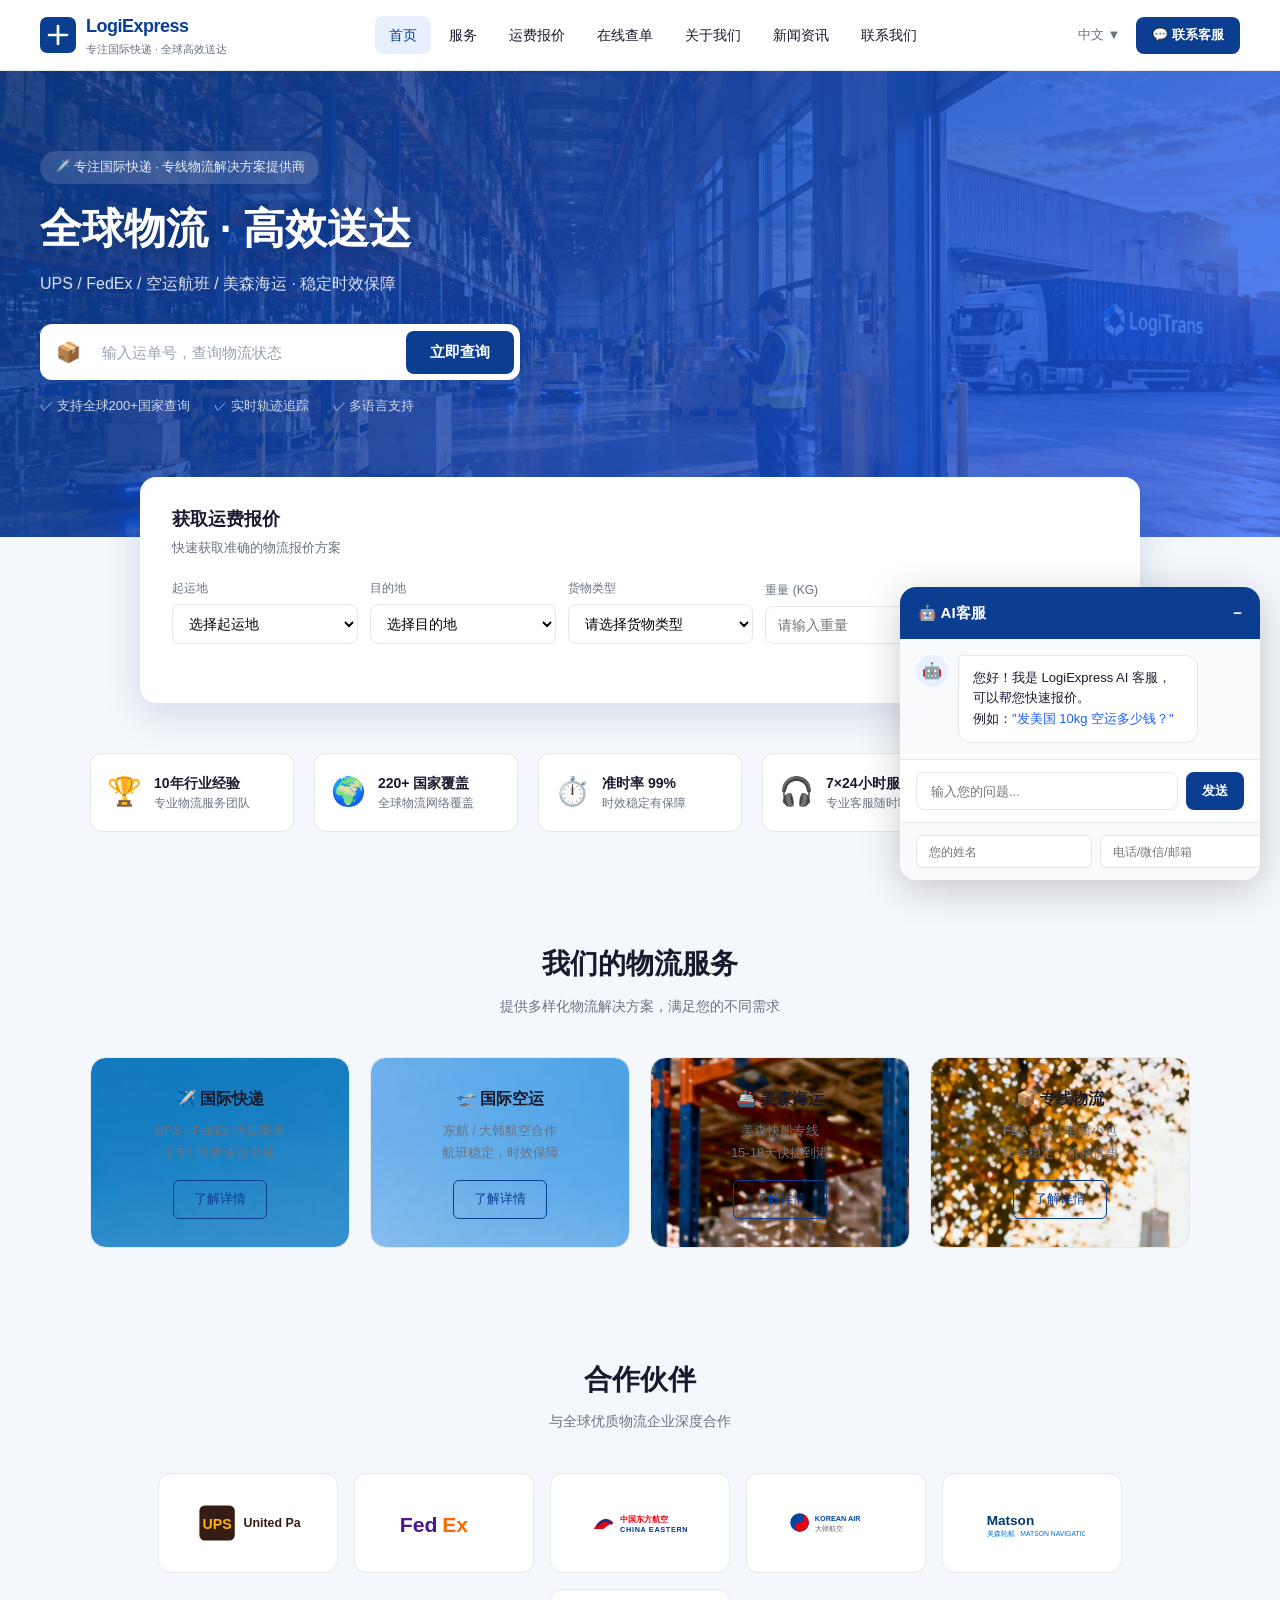
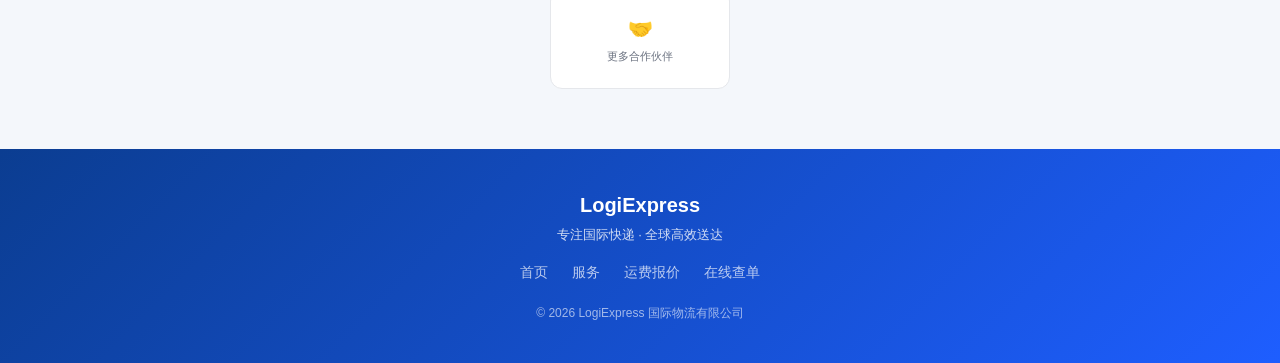
==== index.html @ 71c2cbc2 "服务卡片改用背景图覆盖" ====
<!DOCTYPE html>
<html lang="zh-CN">
<head>
<meta charset="UTF-8">
<meta name="viewport" content="width=device-width, initial-scale=1.0">
<title>LogiExpress | 专注国际快递 · 全球高效送达</title>
<meta name="description" content="LogiExpress专注国际快递18年，UPS/FedEx/东航/大韩/美森官方合作，安全快捷，覆盖220+国家。" />
<link rel="stylesheet" href="style.css" />
</head>
<body>

<!-- 导航 -->
<nav class="nav">
  <div class="nav-brand">
    <div class="logo">
      <svg viewBox="0 0 40 40" class="logo-icon"><rect width="40" height="40" rx="8" fill="#0b3d91"/><path d="M10 20h20M20 10v20" stroke="white" stroke-width="3" stroke-linecap="round"/></svg>
      <div class="logo-text">
        <strong>LogiExpress</strong>
        <span>专注国际快递 · 全球高效送达</span>
      </div>
    </div>
  </div>
  <div class="nav-menu">
    <a href="#" class="active">首页</a>
    <a href="#services">服务</a>
    <a href="#quote">运费报价</a>
    <a href="tracking.html">在线查单</a>
    <a href="#">关于我们</a>
    <a href="#">新闻资讯</a>
    <a href="#">联系我们</a>
  </div>
  <div class="nav-right">
    <span class="lang">中文 ▼</span>
    <a href="#quote" class="btn-contact">💬 联系客服</a>
  </div>
</nav>

<!-- Hero -->
<section class="hero" style="background-image: url('images/banner.png'); background-size: cover; background-position: center;">
  <div class="hero-overlay"></div>
  <div class="hero-content">
    <div class="hero-badge">✈️ 专注国际快递 · 专线物流解决方案提供商</div>
    <h1>全球物流 · 高效送达</h1>
    <p class="hero-subtitle">UPS / FedEx / 空运航班 / 美森海运 · 稳定时效保障</p>
    
    <div class="track-box">
      <div class="track-icon">📦</div>
      <input type="text" placeholder="输入运单号，查询物流状态">
      <button class="btn-track">立即查询</button>
    </div>
    
    <div class="hero-features">
      <span>✓ 支持全球200+国家查询</span>
      <span>✓ 实时轨迹追踪</span>
      <span>✓ 多语言支持</span>
    </div>
  </div>
</section>

<!-- 报价模块 -->
<section class="quote-section" id="quote">
  <div class="quote-card">
    <div class="quote-header">
      <h3>获取运费报价</h3>
      <p>快速获取准确的物流报价方案</p>
    </div>
    <div class="quote-form">
      <div class="quote-field">
        <label>起运地</label>
        <select><option>选择起运地</option><option>深圳</option><option>广州</option><option>上海</option><option>义乌</option></select>
      </div>
      <div class="quote-field">
        <label>目的地</label>
        <select><option>选择目的地</option><option>美国</option><option>英国</option><option>德国</option><option>日本</option></select>
      </div>
      <div class="quote-field">
        <label>货物类型</label>
        <select><option>请选择货物类型</option><option>普通货物</option><option>带电产品</option><option>敏感货</option></select>
      </div>
      <div class="quote-field">
        <label>重量 (KG)</label>
        <input type="number" placeholder="请输入重量">
      </div>
      <button class="btn-quote">📋 立即获取报价</button>
    </div>
    <p class="quote-note">提交后专属客服将快速与您联系</p>
  </div>
</section>

<!-- 数据展示 -->
<section class="stats-section">
  <div class="stats-grid">
    <div class="stat-item">
      <div class="stat-icon">🏆</div>
      <div class="stat-text">
        <strong>10年行业经验</strong>
        <span>专业物流服务团队</span>
      </div>
    </div>
    <div class="stat-item">
      <div class="stat-icon">🌍</div>
      <div class="stat-text">
        <strong>220+ 国家覆盖</strong>
        <span>全球物流网络覆盖</span>
      </div>
    </div>
    <div class="stat-item">
      <div class="stat-icon">⏱️</div>
      <div class="stat-text">
        <strong>准时率 99%</strong>
        <span>时效稳定有保障</span>
      </div>
    </div>
    <div class="stat-item">
      <div class="stat-icon">🎧</div>
      <div class="stat-text">
        <strong>7×24小时服务</strong>
        <span>专业客服随时响应</span>
      </div>
    </div>
    <div class="stat-item">
      <div class="stat-icon">🛡️</div>
      <div class="stat-text">
        <strong>货物安全保障</strong>
        <span>全程保险安心无忧</span>
      </div>
    </div>
  </div>
</section>

<!-- 服务 -->
<section class="services-section" id="services">
  <div class="section-header">
    <h2>我们的物流服务</h2>
    <p>提供多样化物流解决方案，满足您的不同需求</p>
  </div>
  <div class="services-grid">
    <div class="service-card" style="background-image: url('images/international-express.png');">
      <div class="service-card-overlay blue"></div>
      <div class="service-card-content">
        <h3>✈️ 国际快递</h3>
        <p>UPS / FedEx 优质渠道<br>3-5天快速送达全球</p>
        <a href="#quote" class="btn-service">了解详情</a>
      </div>
    </div>
    <div class="service-card" style="background-image: url('images/international-freight.png');">
      <div class="service-card-overlay purple"></div>
      <div class="service-card-content">
        <h3>🛫 国际空运</h3>
        <p>东航 / 大韩航空合作<br>航班稳定，时效保障</p>
        <a href="#quote" class="btn-service">了解详情</a>
      </div>
    </div>
    <div class="service-card" style="background-image: url('images/overseas-warehouse.png');">
      <div class="service-card-overlay teal"></div>
      <div class="service-card-content">
        <h3>🚢 美森海运</h3>
        <p>美森快船专线<br>15-18天快捷到港</p>
        <a href="#quote" class="btn-service">了解详情</a>
      </div>
    </div>
    <div class="service-card" style="background-image: url('images/last-mile.png');">
      <div class="service-card-overlay orange"></div>
      <div class="service-card-content">
        <h3>📦 专线物流</h3>
        <p>FBA专线 / 电商小包<br>安全稳定，价格优惠</p>
        <a href="#quote" class="btn-service">了解详情</a>
      </div>
    </div>
  </div>
</section>

<!-- 合作伙伴 -->
<section class="partners-section">
  <div class="section-header">
    <h2>合作伙伴</h2>
    <p>与全球优质物流企业深度合作</p>
  </div>
  <div class="partners-row">
    <div class="partner-logo-card">
      <img src="images/logos/ups.svg" alt="UPS">
    </div>
    <div class="partner-logo-card">
      <img src="images/logos/fedex.svg" alt="FedEx">
    </div>
    <div class="partner-logo-card">
      <img src="images/logos/cea.svg" alt="中国东方航空">
    </div>
    <div class="partner-logo-card">
      <img src="images/logos/ke.svg" alt="大韩航空">
    </div>
    <div class="partner-logo-card">
      <img src="images/logos/matson.svg" alt="美森轮船">
    </div>
    <div class="partner-logo-card more">
      <span>🤝</span>
      <small>更多合作伙伴</small>
    </div>
  </div>
</section>

<!-- 底部 -->
<footer class="footer">
  <div class="footer-content">
    <div class="footer-brand">
      <strong>LogiExpress</strong>
      <p>专注国际快递 · 全球高效送达</p>
    </div>
    <div class="footer-links">
      <a href="#">首页</a>
      <a href="#services">服务</a>
      <a href="#quote">运费报价</a>
      <a href="tracking.html">在线查单</a>
    </div>
    <p class="footer-copy">© 2026 LogiExpress 国际物流有限公司</p>
  </div>
</footer>

<!-- AI 客服浮窗 -->
<div id="ai-chat-widget" class="ai-chat-widget">
  <div class="ai-chat-header" onclick="toggleChat()">
    <span>🤖 AI客服</span>
    <span id="chat-toggle">−</span>
  </div>
  <div id="ai-chat-body" class="ai-chat-body">
    <div id="ai-chat-messages" class="ai-chat-messages">
      <div class="ai-msg bot">
        <div class="ai-avatar">🤖</div>
        <div class="ai-bubble">
          您好！我是 LogiExpress AI 客服，可以帮您快速报价。<br>
          例如：<em>"发美国 10kg 空运多少钱？"</em>
        </div>
      </div>
    </div>
    <div class="ai-chat-input">
      <input type="text" id="ai-input" placeholder="输入您的问题..." onkeypress="if(event.key==='Enter')sendAI()">
      <button onclick="sendAI()">发送</button>
    </div>
    <div class="ai-lead-form">
      <input type="text" id="ai-name" placeholder="您的姓名">
      <input type="text" id="ai-contact" placeholder="电话/微信/邮箱">
      <button onclick="saveLead()" class="btn-lead">提交询价</button>
    </div>
  </div>
</div>

<script src="app.js"></script>
</body>
</html>
---- style.css ----
:root{
  --primary:#0b3d91;
  --primary-light:#1e5eff;
  --primary-soft:#e8f0fe;
  --bg:#f4f7fb;
  --white:#fff;
  --text:#1a1a2e;
  --muted:#6b7280;
  --border:#e5e7eb;
  --shadow:0 4px 20px rgba(11,61,145,.08);
  --shadow-lg:0 10px 40px rgba(11,61,145,.15);
  --radius:12px;
  --radius-lg:16px;
}

*{box-sizing:border-box;margin:0;padding:0}
html{scroll-behavior:smooth}
body{
  font-family:-apple-system,BlinkMacSystemFont,"Segoe UI","PingFang SC","Microsoft YaHei",Arial,sans-serif;
  color:var(--text);background:var(--bg);line-height:1.6;
}
a{text-decoration:none;color:inherit}
button,input,select{font-family:inherit;outline:none;border:none}
img{max-width:100%;display:block}

/* ── 导航 ── */
.nav{
  display:flex;align-items:center;justify-content:space-between;
  padding:12px 40px;background:var(--white);
  border-bottom:1px solid var(--border);position:sticky;top:0;z-index:100;
}
.nav-brand{flex-shrink:0}
.logo{display:flex;align-items:center;gap:10px}
.logo-icon{width:36px;height:36px;flex-shrink:0}
.logo-text{display:flex;flex-direction:column}
.logo-text strong{font-size:18px;font-weight:800;color:var(--primary);letter-spacing:-.5px}
.logo-text span{font-size:11px;color:var(--muted)}
.nav-menu{display:flex;gap:4px;margin:0 20px}
.nav-menu a{
  padding:8px 14px;font-size:14px;color:var(--text);border-radius:8px;
  transition:all .2s;white-space:nowrap;
}
.nav-menu a:hover,.nav-menu a.active{color:var(--primary);background:var(--primary-soft)}
.nav-right{display:flex;align-items:center;gap:16px}
.lang{font-size:13px;color:var(--muted);cursor:pointer}
.btn-contact{
  background:var(--primary);color:var(--white);
  padding:8px 16px;border-radius:8px;font-size:13px;font-weight:600;
  transition:all .2s;
}
.btn-contact:hover{background:var(--primary-light)}

/* ── Hero ── */
.hero{
  position:relative;background:linear-gradient(135deg,var(--primary) 0%,var(--primary-light) 100%);
  padding:80px 40px 120px;overflow:hidden;min-height:400px;
}
.hero-overlay{
  position:absolute;inset:0;background:linear-gradient(135deg,rgba(11,61,145,0.85) 0%,rgba(30,94,255,0.75) 100%);
}
.hero-bg{display:none}
.hero-content{position:relative;z-index:1;max-width:600px}
.hero-badge{
  display:inline-flex;align-items:center;gap:6px;
  background:rgba(255,255,255,.15);color:rgba(255,255,255,.9);
  padding:6px 14px;border-radius:20px;font-size:13px;margin-bottom:20px;
  backdrop-filter:blur(4px);
}
.hero h1{
  color:#fff;font-size:42px;font-weight:800;line-height:1.2;margin-bottom:16px;
  text-shadow:0 2px 20px rgba(0,0,0,.2);
}
.hero-subtitle{
  color:rgba(255,255,255,.85);font-size:16px;margin-bottom:28px;
}

/* 查询框 */
.track-box{
  display:flex;align-items:center;gap:0;
  background:var(--white);border-radius:var(--radius);padding:6px;
  box-shadow:var(--shadow-lg);max-width:480px;margin-bottom:16px;
}
.track-icon{width:44px;height:44px;display:flex;align-items:center;justify-content:center;font-size:20px}
.track-box input{flex:1;border:none;padding:12px;font-size:15px;background:transparent}
.track-box input::placeholder{color:#9ca3af}
.btn-track{
  background:var(--primary);color:var(--white);
  padding:12px 24px;border-radius:8px;font-size:15px;font-weight:600;
  cursor:pointer;transition:all .2s;
}
.btn-track:hover{background:var(--primary-light)}

.hero-features{display:flex;gap:24px;flex-wrap:wrap}
.hero-features span{color:rgba(255,255,255,.8);font-size:13px}

/* ── 报价模块 ── */
.quote-section{position:relative;z-index:10;margin-top:-60px;padding:0 40px}
.quote-card{
  background:var(--white);border-radius:var(--radius-lg);
  padding:28px 32px;max-width:1000px;margin:0 auto;
  box-shadow:var(--shadow-lg);
}
.quote-header{margin-bottom:20px}
.quote-header h3{font-size:18px;margin-bottom:4px}
.quote-header p{color:var(--muted);font-size:13px}
.quote-form{display:flex;gap:12px;align-items:flex-end;flex-wrap:wrap}
.quote-field{flex:1;min-width:140px}
.quote-field label{display:block;font-size:12px;color:var(--muted);margin-bottom:6px;font-weight:500}
.quote-field select,.quote-field input{
  width:100%;padding:10px 12px;border:1px solid var(--border);
  border-radius:8px;font-size:14px;background:var(--white);
}
.quote-field select:focus,.quote-field input:focus{border-color:var(--primary)}
.btn-quote{
  background:var(--primary);color:var(--white);
  padding:10px 20px;border-radius:8px;font-size:14px;font-weight:600;
  cursor:pointer;white-space:nowrap;transition:all .2s;
}
.btn-quote:hover{background:var(--primary-light)}
.quote-note{text-align:right;font-size:12px;color:var(--muted);margin-top:12px}

/* ── 数据展示 ── */
.stats-section{padding:50px 40px;background:var(--bg)}
.stats-grid{
  display:grid;grid-template-columns:repeat(5,1fr);gap:20px;
  max-width:1100px;margin:0 auto;
}
.stat-item{
  display:flex;align-items:center;gap:12px;padding:16px;
  background:var(--white);border-radius:var(--radius);border:1px solid var(--border);
}
.stat-icon{font-size:28px}
.stat-text{display:flex;flex-direction:column}
.stat-text strong{font-size:14px;color:var(--text)}
.stat-text span{font-size:12px;color:var(--muted)}

/* ── 服务 ── */
.services-section{padding:60px 40px;background:var(--bg)}
.section-header{text-align:center;margin-bottom:40px}
.section-header h2{font-size:28px;font-weight:700;margin-bottom:8px}
.section-header p{color:var(--muted);font-size:14px}
.services-grid{
  display:grid;grid-template-columns:repeat(4,1fr);gap:20px;
  max-width:1100px;margin:0 auto;
}
.service-card{
  background:var(--white);border-radius:var(--radius-lg);padding:28px;
  text-align:center;border:1px solid var(--border);transition:all .3s;
}
.service-card:hover{transform:translateY(-4px);box-shadow:var(--shadow-lg)}
.service-icon{
  width:100%;height:160px;border-radius:14px;display:flex;align-items:center;justify-content:center;
  overflow:hidden;margin:0 auto 16px;
}
.service-icon img{
  width:100%;height:100%;object-fit:cover;border-radius:12px;
}
.service-card.blue .service-icon{background:#e8f4fd}
.service-card.purple .service-icon{background:#f3e8fd}
.service-card.teal .service-icon{background:#e0f7fa}
.service-card.orange .service-icon{background:#fff3e0}
.service-card h3{font-size:16px;margin-bottom:8px}
.service-card p{color:var(--muted);font-size:13px;line-height:1.7;margin-bottom:16px}
.btn-service{
  display:inline-block;padding:8px 20px;border:1px solid var(--primary);
  color:var(--primary);border-radius:6px;font-size:13px;font-weight:500;
  transition:all .2s;
}
.btn-service:hover{background:var(--primary);color:var(--white)}

/* ── 合作伙伴 ── */
.partners-section{padding:50px 40px 60px;background:var(--bg)}
.partners-row{
  display:flex;justify-content:center;align-items:center;gap:16px;flex-wrap:wrap;
  max-width:1000px;margin:0 auto;
}
.partner-logo-card{
  background:var(--white);border-radius:var(--radius);padding:24px 36px;
  border:1px solid var(--border);display:flex;align-items:center;justify-content:center;
  min-width:180px;height:100px;transition:all .2s;
}
.partner-logo-card:hover{border-color:var(--primary);transform:translateY(-2px)}
.partner-logo-card img{max-height:60px;width:auto;object-fit:contain}
.partner-logo-card.more{flex-direction:column;gap:4px;color:var(--muted)}
.partner-logo-card.more span{font-size:20px}
.partner-logo-card.more small{font-size:11px}

/* ── 底部 ── */
.footer{
  background:linear-gradient(135deg,var(--primary),var(--primary-light));
  color:rgba(255,255,255,.8);padding:40px;
}
.footer-content{max-width:1100px;margin:0 auto;text-align:center}
.footer-brand{margin-bottom:16px}
.footer-brand strong{color:#fff;font-size:20px;display:block;margin-bottom:4px}
.footer-brand p{font-size:13px}
.footer-links{display:flex;justify-content:center;gap:24px;margin-bottom:20px;flex-wrap:wrap}
.footer-links a{color:rgba(255,255,255,.7);font-size:14px;transition:color .2s}
.footer-links a:hover{color:#fff}
.footer-copy{font-size:12px;color:rgba(255,255,255,.6)}

/* ── AI 客服浮窗 ── */
.ai-chat-widget{
  position:fixed;bottom:20px;right:20px;width:360px;max-width:calc(100vw - 40px);
  background:var(--white);border-radius:var(--radius-lg);
  box-shadow:0 8px 40px rgba(0,0,0,.2);z-index:1000;overflow:hidden;
}
.ai-chat-header{
  display:flex;justify-content:space-between;align-items:center;
  padding:14px 18px;background:var(--primary);color:#fff;cursor:pointer;
  font-weight:600;font-size:15px;
}
.ai-chat-header span:first-child{display:flex;align-items:center;gap:8px}
.ai-chat-body{max-height:480px;display:flex;flex-direction:column}
.ai-chat-messages{
  flex:1;max-height:280px;overflow-y:auto;padding:16px;
  background:#f8fafc;display:flex;flex-direction:column;gap:12px;
}
.ai-msg{display:flex;gap:10px;align-items:flex-start}
.ai-msg.bot{flex-direction:row}
.ai-msg.user{flex-direction:row-reverse}
.ai-avatar{
  width:32px;height:32px;border-radius:50%;background:var(--primary-soft);
  display:flex;align-items:center;justify-content:center;font-size:16px;flex-shrink:0;
}
.ai-bubble{
  max-width:240px;padding:12px 14px;border-radius:12px;font-size:13px;line-height:1.6;
}
.ai-msg.bot .ai-bubble{background:#fff;border:1px solid var(--border);border-top-left-radius:4px}
.ai-msg.user .ai-bubble{background:var(--primary);color:#fff;border-top-right-radius:4px}
.ai-bubble em{color:var(--primary-light);font-style:normal}
.ai-chat-input{
  display:flex;gap:8px;padding:12px 16px;border-top:1px solid var(--border);
  background:#fff;
}
.ai-chat-input input{
  flex:1;padding:10px 14px;border:1px solid var(--border);border-radius:8px;font-size:13px;
}
.ai-chat-input button{
  background:var(--primary);color:#fff;padding:10px 16px;border-radius:8px;
  font-size:13px;font-weight:600;cursor:pointer;
}
.ai-chat-input button:hover{background:var(--primary-light)}
.ai-lead-form{
  display:flex;gap:8px;padding:12px 16px;background:#f8fafc;border-top:1px solid var(--border);
}
.ai-lead-form input{
  flex:1;padding:8px 12px;border:1px solid var(--border);border-radius:6px;font-size:12px;
}
.btn-lead{
  background:#10b981;color:#fff;padding:8px 14px;border-radius:6px;
  font-size:12px;font-weight:600;cursor:pointer;white-space:nowrap;
}
.btn-lead:hover{background:#059669}
.ai-chat-body.hidden{display:none}

/* ── 响应式 ── */
@media(max-width:1024px){
  .nav-menu{display:none}
  .stats-grid{grid-template-columns:repeat(3,1fr)}
  .services-grid{grid-template-columns:repeat(2,1fr)}
}
@media(max-width:768px){
  .nav{padding:12px 20px}
  .hero{padding:40px 20px 100px}
  .hero h1{font-size:32px}
  .quote-section{padding:0 20px}
  .quote-form{flex-direction:column}
  .quote-field{width:100%}
  .btn-quote{width:100%}
  .stats-section{padding:30px 20px}
  .stats-grid{grid-template-columns:repeat(2,1fr)}
  .services-section{padding:40px 20px}
  .services-grid{grid-template-columns:1fr}
  .partners-row{gap:12px}
  .partner-logo-card{min-width:100px;padding:12px 16px}
}
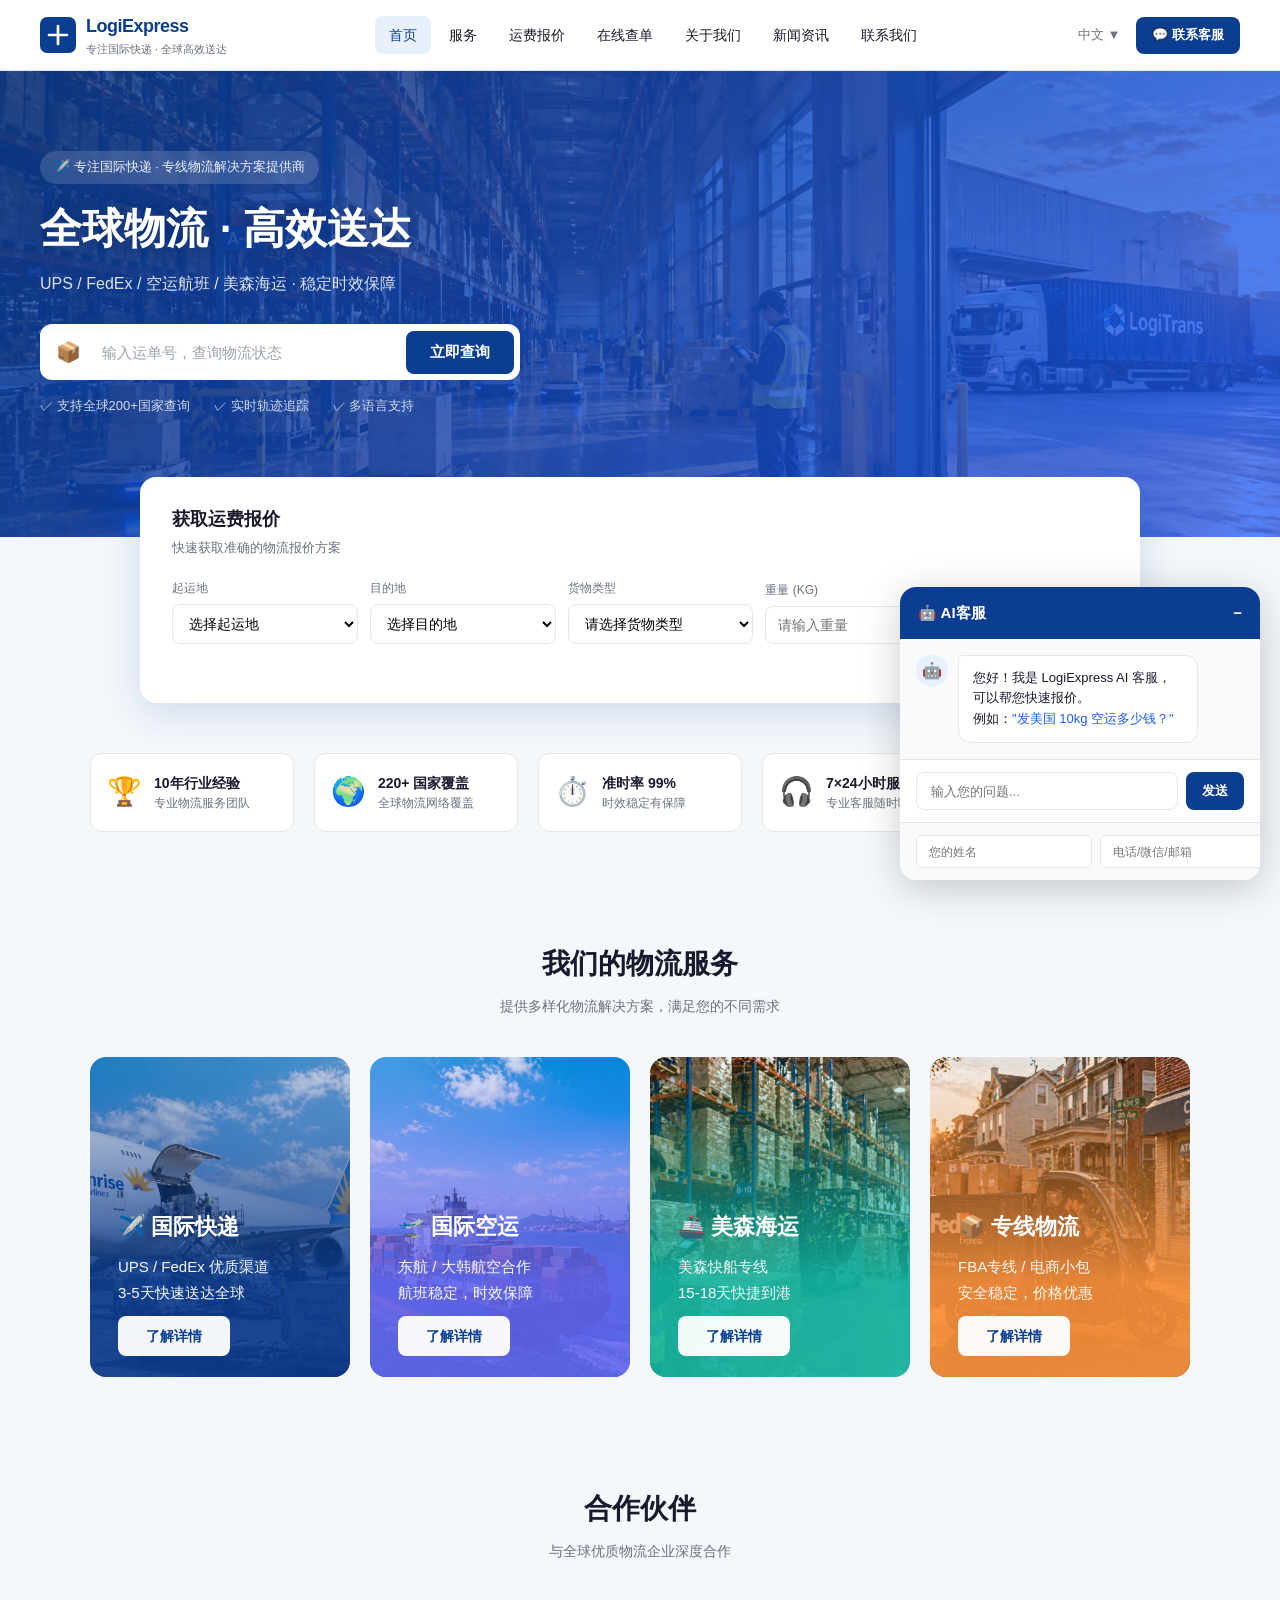
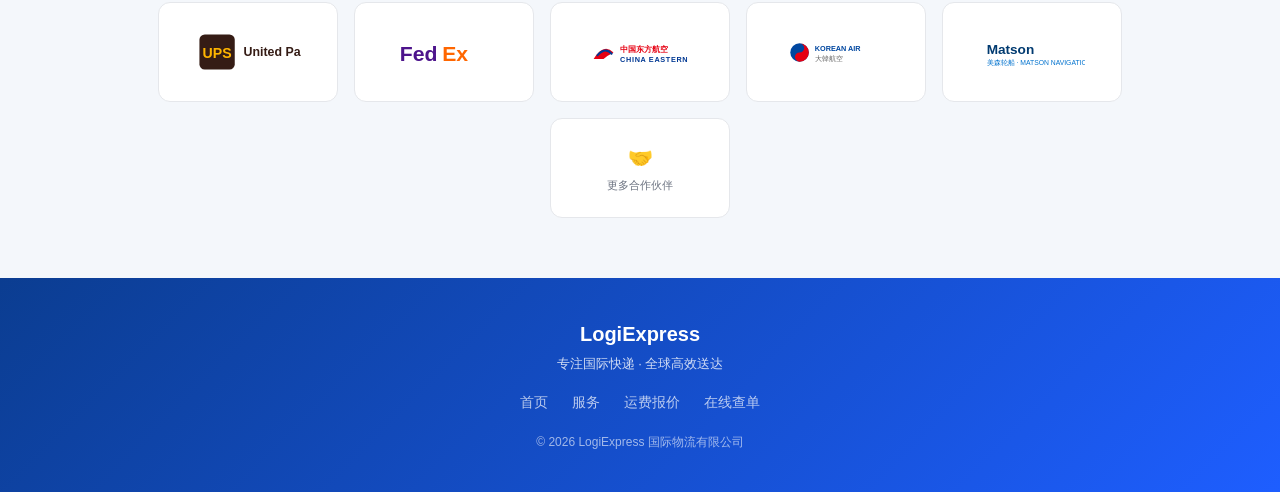
==== commit 45a704c9: "报价表单：加id+onclick+询价提交区" ====
--- a/index.html
+++ b/index.html
@@ -67,21 +67,29 @@
     <div class="quote-form">
       <div class="quote-field">
         <label>起运地</label>
-        <select><option>选择起运地</option><option>深圳</option><option>广州</option><option>上海</option><option>义乌</option></select>
+        <select id="q-origin"><option value="">选择起运地</option><option>深圳</option><option>广州</option><option>上海</option><option>义乌</option></select>
       </div>
       <div class="quote-field">
         <label>目的地</label>
-        <select><option>选择目的地</option><option>美国</option><option>英国</option><option>德国</option><option>日本</option></select>
+        <select id="q-dest"><option value="">选择目的地</option><option>美国</option><option>英国</option><option>德国</option><option>法国</option><option>日本</option><option>韩国</option><option>澳大利亚</option><option>加拿大</option></select>
       </div>
       <div class="quote-field">
         <label>货物类型</label>
-        <select><option>请选择货物类型</option><option>普通货物</option><option>带电产品</option><option>敏感货</option></select>
+        <select id="q-type"><option value="">请选择货物类型</option><option>普通货物</option><option>带电产品</option><option>敏感货</option><option>大件货物</option></select>
       </div>
       <div class="quote-field">
         <label>重量 (KG)</label>
-        <input type="number" placeholder="请输入重量">
-      </div>
-      <button class="btn-quote">📋 立即获取报价</button>
+        <input type="number" id="q-weight" placeholder="请输入重量">
+      </div>
+      <button class="btn-quote" onclick="getQuote()">📋 立即获取报价</button>
+    </div>
+    <div id="quote-result" style="display:none">
+      <div id="quote-plans" class="quote-plans"></div>
+      <div class="quote-submit">
+        <input type="text" id="qs-name" placeholder="您的姓名">
+        <input type="text" id="qs-contact" placeholder="手机号 / 微信 / 邮箱">
+        <button class="btn-quote" onclick="submitQuoteInquiry()">📩 提交询价，专属客服联系您</button>
+      </div>
     </div>
     <p class="quote-note">提交后专属客服将快速与您联系</p>
   </div>
--- a/style.css
+++ b/style.css
@@ -144,29 +144,31 @@
   max-width:1100px;margin:0 auto;
 }
 .service-card{
-  background:var(--white);border-radius:var(--radius-lg);padding:28px;
-  text-align:center;border:1px solid var(--border);transition:all .3s;
-}
-.service-card:hover{transform:translateY(-4px);box-shadow:var(--shadow-lg)}
-.service-icon{
-  width:100%;height:160px;border-radius:14px;display:flex;align-items:center;justify-content:center;
-  overflow:hidden;margin:0 auto 16px;
-}
-.service-icon img{
-  width:100%;height:100%;object-fit:cover;border-radius:12px;
-}
-.service-card.blue .service-icon{background:#e8f4fd}
-.service-card.purple .service-icon{background:#f3e8fd}
-.service-card.teal .service-icon{background:#e0f7fa}
-.service-card.orange .service-icon{background:#fff3e0}
-.service-card h3{font-size:16px;margin-bottom:8px}
-.service-card p{color:var(--muted);font-size:13px;line-height:1.7;margin-bottom:16px}
-.btn-service{
-  display:inline-block;padding:8px 20px;border:1px solid var(--primary);
-  color:var(--primary);border-radius:6px;font-size:13px;font-weight:500;
-  transition:all .2s;
-}
-.btn-service:hover{background:var(--primary);color:var(--white)}
+  position:relative;border-radius:var(--radius-lg);overflow:hidden;
+  height:320px;border:none;transition:all .3s;
+  background-size:cover;background-position:center;
+}
+.service-card:hover{transform:translateY(-6px);box-shadow:0 20px 50px rgba(0,0,0,.25)}
+.service-card-overlay{
+  position:absolute;inset:0;transition:all .3s;
+}
+.service-card-overlay.blue{background:linear-gradient(180deg,rgba(11,61,145,0.05) 0%,rgba(11,61,145,0.9) 70%)}
+.service-card-overlay.purple{background:linear-gradient(180deg,rgba(99,102,241,0.05) 0%,rgba(99,102,241,0.9) 70%)}
+.service-card-overlay.teal{background:linear-gradient(180deg,rgba(20,184,166,0.05) 0%,rgba(20,184,166,0.9) 70%)}
+.service-card-overlay.orange{background:linear-gradient(180deg,rgba(251,146,60,0.05) 0%,rgba(251,146,60,0.9) 70%)}
+.service-card-content{
+  position:absolute;bottom:0;left:0;right:0;padding:28px;color:#fff;
+}
+.service-card-content h3{font-size:22px;margin-bottom:10px;font-weight:700}
+.service-card-content p{font-size:15px;line-height:1.7;margin-bottom:18px;opacity:.95}
+.service-card-content .btn-service{
+  background:rgba(255,255,255,.95);color:var(--primary);border:none;
+  padding:12px 28px;border-radius:8px;font-size:14px;font-weight:600;
+}
+.service-card:hover .service-card-overlay.blue{background:linear-gradient(180deg,rgba(11,61,145,0.15) 0%,rgba(11,61,145,0.95) 70%)}
+.service-card:hover .service-card-overlay.purple{background:linear-gradient(180deg,rgba(99,102,241,0.15) 0%,rgba(99,102,241,0.95) 70%)}
+.service-card:hover .service-card-overlay.teal{background:linear-gradient(180deg,rgba(20,184,166,0.15) 0%,rgba(20,184,166,0.95) 70%)}
+.service-card:hover .service-card-overlay.orange{background:linear-gradient(180deg,rgba(251,146,60,0.15) 0%,rgba(251,146,60,0.95) 70%)}
 
 /* ── 合作伙伴 ── */
 .partners-section{padding:50px 40px 60px;background:var(--bg)}
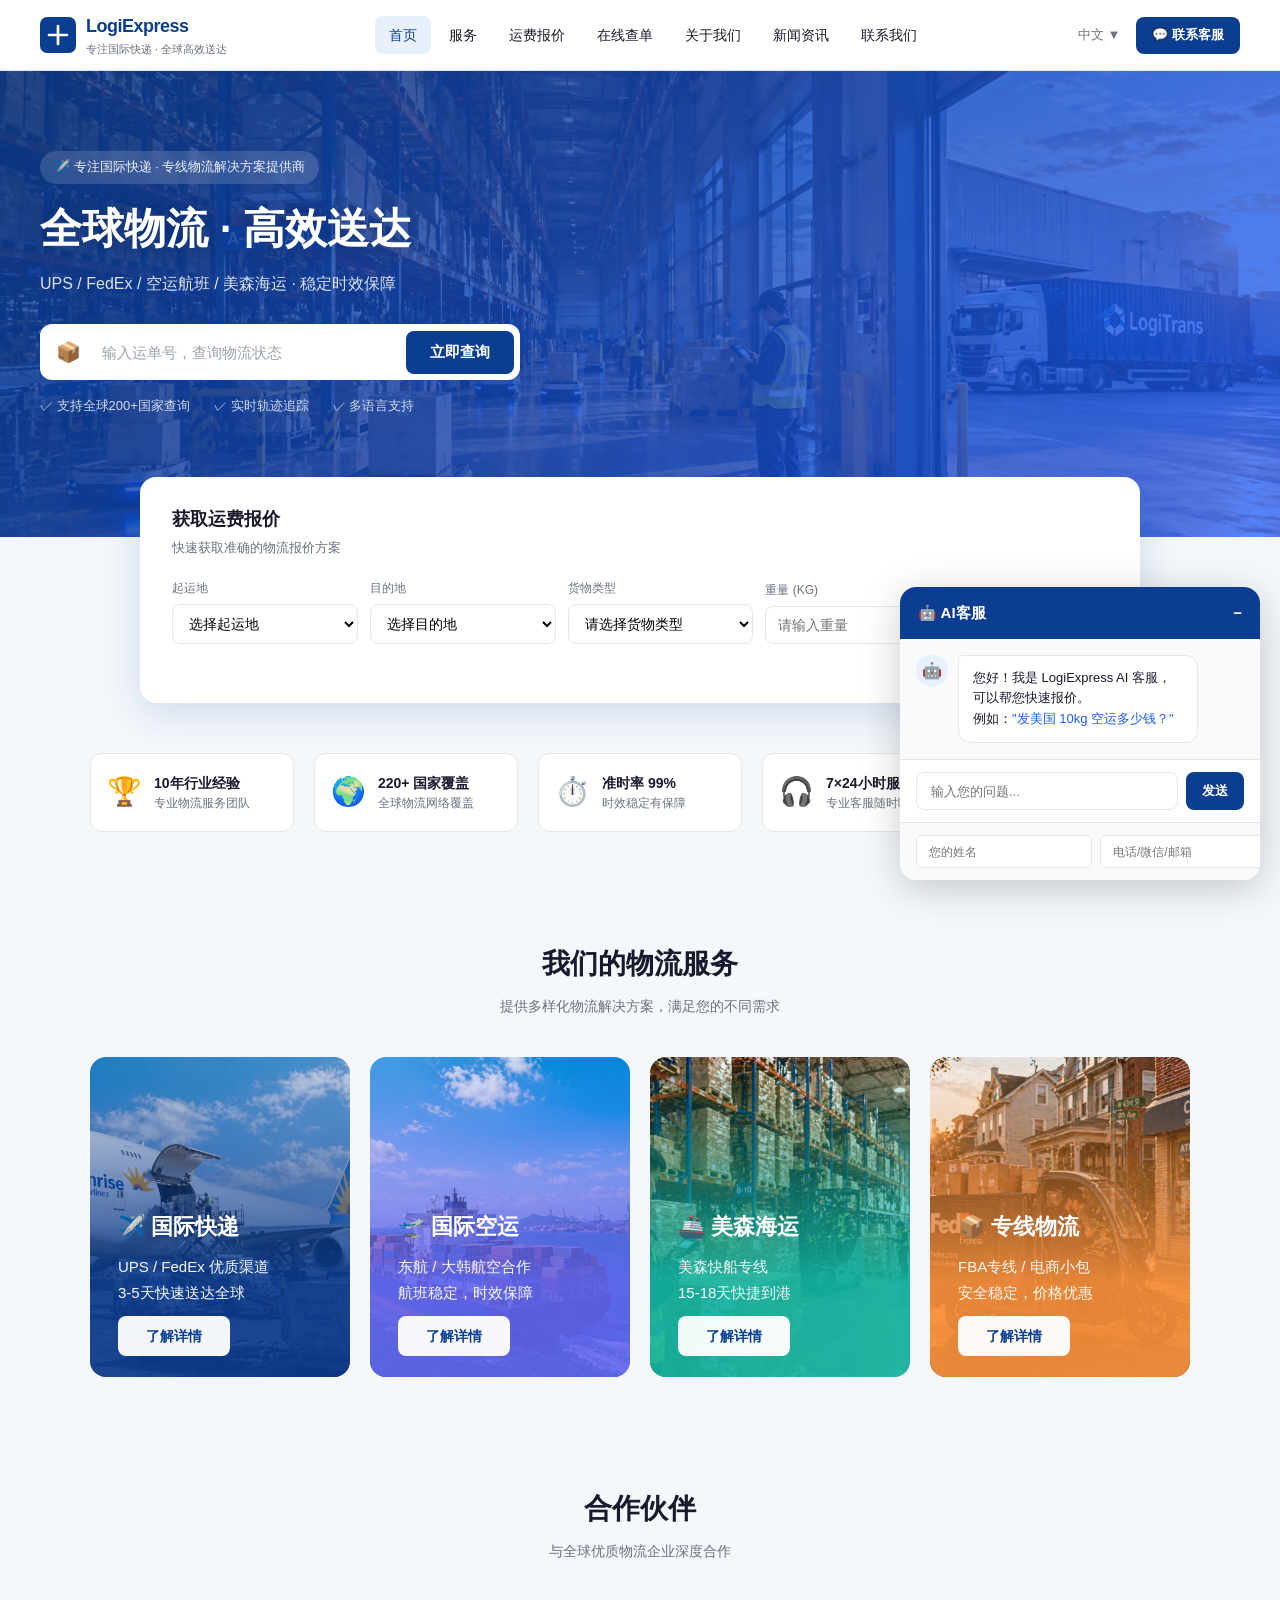
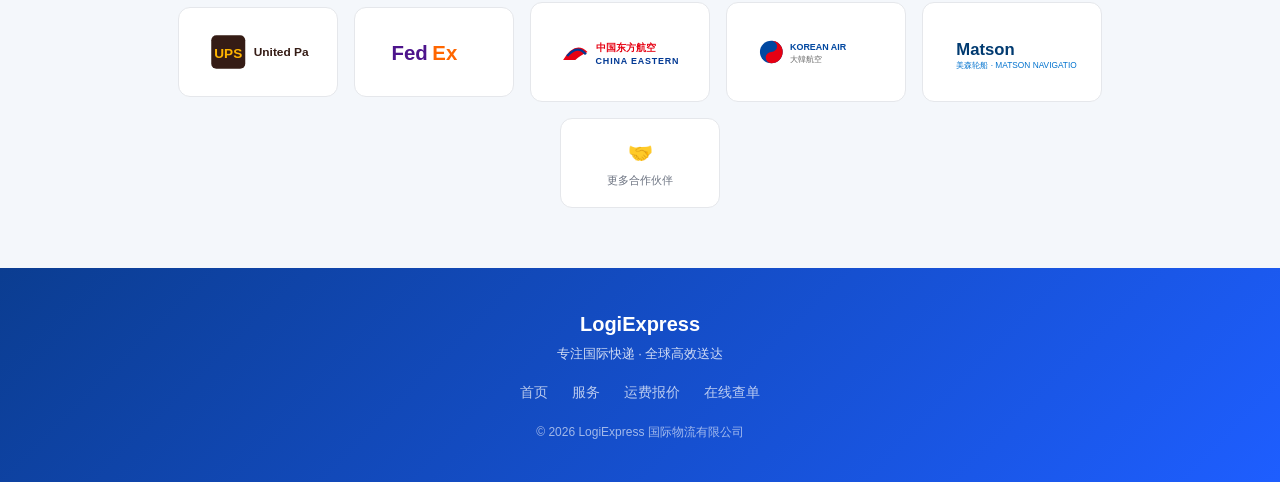
==== commit fbaf1514: "放大东航/大韩/美森logo尺寸" ====
--- a/index.html
+++ b/index.html
@@ -191,13 +191,13 @@
     <div class="partner-logo-card">
       <img src="images/logos/fedex.svg" alt="FedEx">
     </div>
-    <div class="partner-logo-card">
+    <div class="partner-logo-card logo-airline">
       <img src="images/logos/cea.svg" alt="中国东方航空">
     </div>
-    <div class="partner-logo-card">
+    <div class="partner-logo-card logo-airline">
       <img src="images/logos/ke.svg" alt="大韩航空">
     </div>
-    <div class="partner-logo-card">
+    <div class="partner-logo-card logo-airline">
       <img src="images/logos/matson.svg" alt="美森轮船">
     </div>
     <div class="partner-logo-card more">
--- a/style.css
+++ b/style.css
@@ -118,6 +118,18 @@
 }
 .btn-quote:hover{background:var(--primary-light)}
 .quote-note{text-align:right;font-size:12px;color:var(--muted);margin-top:12px}
+.quote-plans{display:grid;grid-template-columns:repeat(3,1fr);gap:16px;margin-top:20px}
+.quote-plan{background:#f8fafc;border:1px solid var(--border);border-radius:12px;padding:20px 16px;text-align:center;position:relative;transition:all .2s}
+.quote-plan:hover{border-color:var(--primary);transform:translateY(-2px)}
+.quote-plan.featured{border-color:var(--primary);background:#f0f7ff}
+.quote-plan-tag{position:absolute;top:-10px;left:50%;transform:translateX(-50%);background:var(--primary);color:#fff;font-size:11px;padding:2px 12px;border-radius:10px;font-weight:600}
+.quote-plan-name{font-size:15px;font-weight:600;margin-bottom:8px}
+.quote-plan-price{font-size:28px;font-weight:800;color:var(--primary);margin-bottom:6px}
+.quote-plan-detail{font-size:12px;color:var(--muted);margin-bottom:4px}
+.quote-plan-time{font-size:12px;color:var(--muted)}
+.quote-submit{display:flex;gap:10px;margin-top:20px;align-items:center}
+.quote-submit input{flex:1;padding:10px 14px;border:1px solid var(--border);border-radius:8px;font-size:13px}
+.quote-submit .btn-quote{flex:none;white-space:nowrap}
 
 /* ── 数据展示 ── */
 .stats-section{padding:50px 40px;background:var(--bg)}
@@ -177,12 +189,14 @@
   max-width:1000px;margin:0 auto;
 }
 .partner-logo-card{
-  background:var(--white);border-radius:var(--radius);padding:24px 36px;
+  background:var(--white);border-radius:var(--radius);padding:20px 28px;
   border:1px solid var(--border);display:flex;align-items:center;justify-content:center;
-  min-width:180px;height:100px;transition:all .2s;
+  min-width:160px;height:90px;transition:all .2s;
 }
 .partner-logo-card:hover{border-color:var(--primary);transform:translateY(-2px)}
-.partner-logo-card img{max-height:60px;width:auto;object-fit:contain}
+.partner-logo-card img{max-height:70px;max-width:140px;width:auto;object-fit:contain}
+.logo-airline img{max-height:80px;max-width:160px}
+.logo-airline{min-width:180px;height:100px;padding:16px 24px}
 .partner-logo-card.more{flex-direction:column;gap:4px;color:var(--muted)}
 .partner-logo-card.more span{font-size:20px}
 .partner-logo-card.more small{font-size:11px}
@@ -270,6 +284,9 @@
   .quote-form{flex-direction:column}
   .quote-field{width:100%}
   .btn-quote{width:100%}
+  .quote-plans{grid-template-columns:1fr}
+  .quote-submit{flex-direction:column}
+  .quote-submit input,.quote-submit .btn-quote{width:100%}
   .stats-section{padding:30px 20px}
   .stats-grid{grid-template-columns:repeat(2,1fr)}
   .services-section{padding:40px 20px}
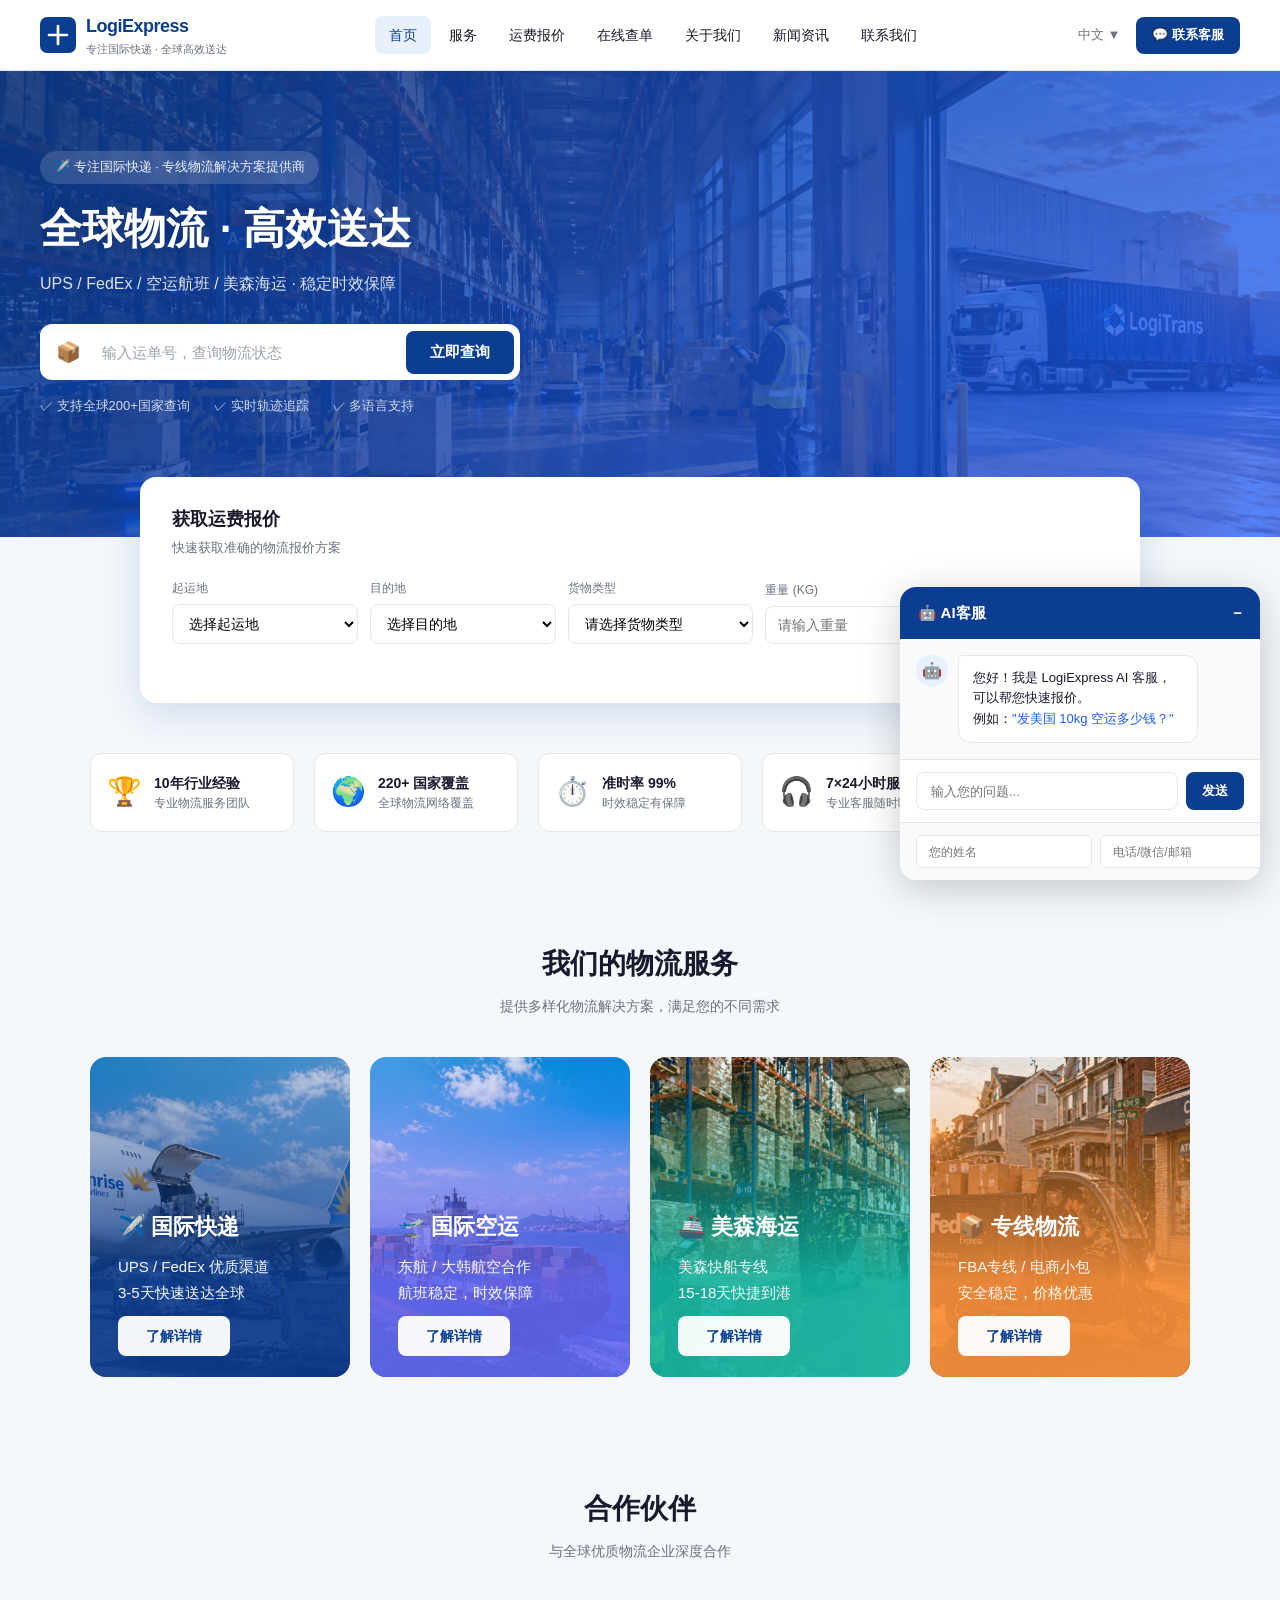
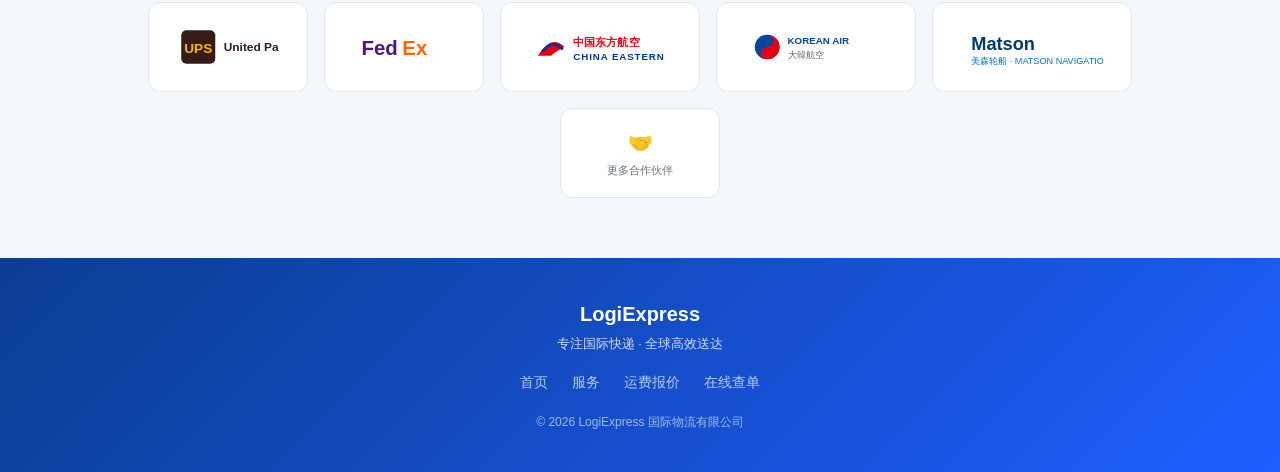
==== commit f53c0572: "feat: 全站SEO优化(bd收录)+新闻独立SEO页面+sitemap" ====
--- a/index.html
+++ b/index.html
@@ -3,9 +3,32 @@
 <head>
 <meta charset="UTF-8">
 <meta name="viewport" content="width=device-width, initial-scale=1.0">
-<title>LogiExpress | 专注国际快递 · 全球高效送达</title>
-<meta name="description" content="LogiExpress专注国际快递18年，UPS/FedEx/东航/大韩/美森官方合作，安全快捷，覆盖220+国家。" />
+<title>LogiExpress | 国际快递·空运·海运专线物流 | 全球高效送达</title>
+<meta name="description" content="LogiExpress专注国际快递18年，UPS/FedEx/东航/大韩/美森官方合作，提供国际快递、空运、海运专线物流服务，覆盖220+国家，安全快捷。" />
+<meta name="keywords" content="国际快递,国际物流,空运,海运,快递报价,UPS,FedEx,东航,大韩航空,美森轮船,物流专线,货运代理,深圳国际快递" />
+<meta name="author" content="LogiExpress" />
+<meta name="robots" content="index, follow" />
+<meta name="applicable-device" content="pc,mobile" />
+<meta http-equiv="Cache-Control" content="no-transform" />
+<meta http-equiv="X-UA-Compatible" content="IE=edge,chrome=1" />
+<link rel="canonical" href="https://shenyuefeng008-cmd.github.io/logistics.github.io/" />
+<meta property="og:title" content="LogiExpress | 国际快递·空运·海运专线物流 | 全球高效送达" />
+<meta property="og:description" content="LogiExpress专注国际快递18年，UPS/FedEx/东航/大韩/美森官方合作，覆盖220+国家。" />
+<meta property="og:url" content="https://shenyuefeng008-cmd.github.io/logistics.github.io/" />
+<meta property="og:type" content="website" />
+<meta property="og:site_name" content="LogiExpress" />
 <link rel="stylesheet" href="style.css" />
+<script type="application/ld+json">
+{
+  "@context":"https://schema.org",
+  "@type":"Organization",
+  "name":"LogiExpress",
+  "url":"https://shenyuefeng008-cmd.github.io/logistics.github.io/",
+  "description":"专注国际快递18年，UPS/FedEx/东航/大韩/美森官方合作，覆盖220+国家",
+  "contactPoint":{"@type":"ContactPoint","contactType":"customer service","availableLanguage":["Chinese","English"]},
+  "address":{"@type":"PostalAddress","addressLocality":"深圳","addressCountry":"CN"}
+}
+</script>
 </head>
 <body>
 
@@ -26,7 +49,7 @@
     <a href="#quote">运费报价</a>
     <a href="tracking.html">在线查单</a>
     <a href="#">关于我们</a>
-    <a href="#">新闻资讯</a>
+    <a href="news/index.html">新闻资讯</a>
     <a href="#">联系我们</a>
   </div>
   <div class="nav-right">
--- a/style.css
+++ b/style.css
@@ -195,8 +195,8 @@
 }
 .partner-logo-card:hover{border-color:var(--primary);transform:translateY(-2px)}
 .partner-logo-card img{max-height:70px;max-width:140px;width:auto;object-fit:contain}
-.logo-airline img{max-height:80px;max-width:160px}
-.logo-airline{min-width:180px;height:100px;padding:16px 24px}
+.logo-airline img{max-height:90px;max-width:200px}
+.logo-airline{min-width:200px;padding:20px 28px}
 .partner-logo-card.more{flex-direction:column;gap:4px;color:var(--muted)}
 .partner-logo-card.more span{font-size:20px}
 .partner-logo-card.more small{font-size:11px}
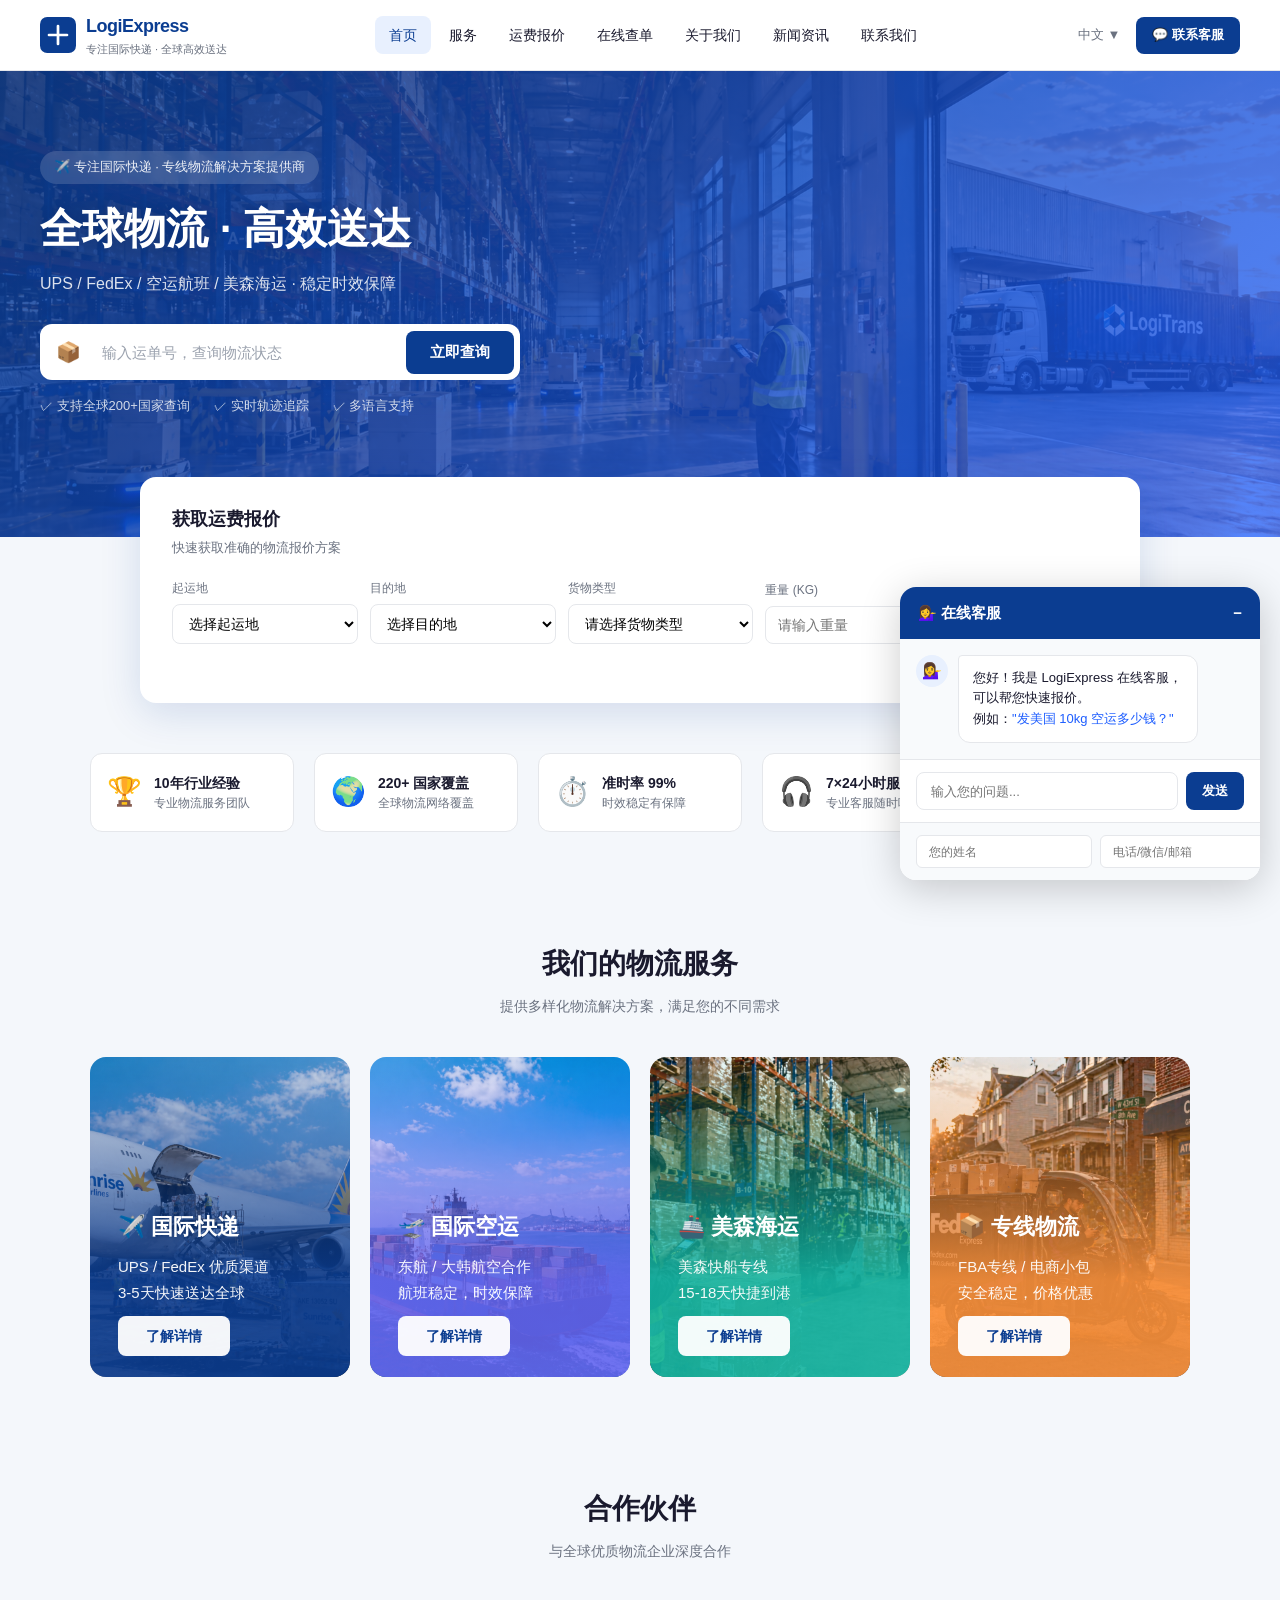
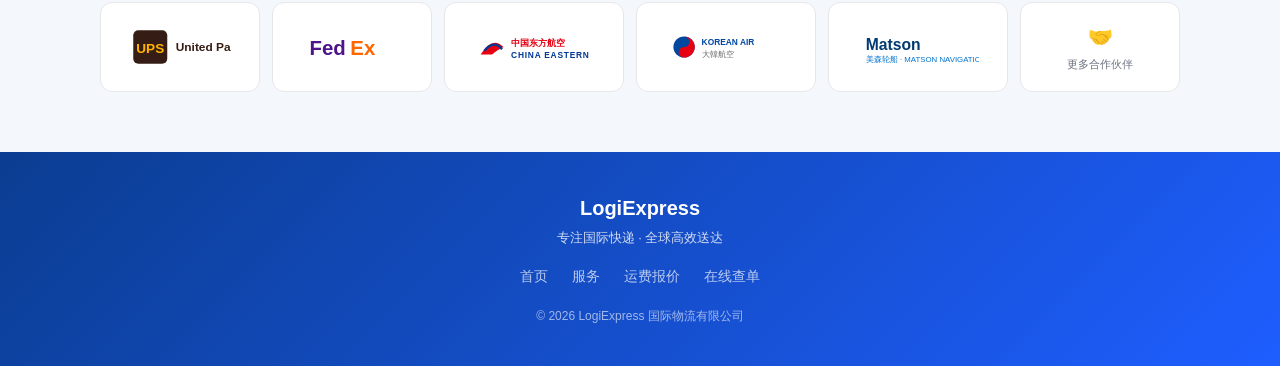
==== commit 435e925b: "AI客服 → 在线客服，🤖 → 💁‍♀️" ====
--- a/index.html
+++ b/index.html
@@ -250,15 +250,15 @@
 <!-- AI 客服浮窗 -->
 <div id="ai-chat-widget" class="ai-chat-widget">
   <div class="ai-chat-header" onclick="toggleChat()">
-    <span>🤖 AI客服</span>
+    <span>💁‍♀️ 在线客服</span>
     <span id="chat-toggle">−</span>
   </div>
   <div id="ai-chat-body" class="ai-chat-body">
     <div id="ai-chat-messages" class="ai-chat-messages">
       <div class="ai-msg bot">
-        <div class="ai-avatar">🤖</div>
+        <div class="ai-avatar">💁‍♀️</div>
         <div class="ai-bubble">
-          您好！我是 LogiExpress AI 客服，可以帮您快速报价。<br>
+          您好！我是 LogiExpress 在线客服，可以帮您快速报价。<br>
           例如：<em>"发美国 10kg 空运多少钱？"</em>
         </div>
       </div>
--- a/style.css
+++ b/style.css
@@ -185,8 +185,8 @@
 /* ── 合作伙伴 ── */
 .partners-section{padding:50px 40px 60px;background:var(--bg)}
 .partners-row{
-  display:flex;justify-content:center;align-items:center;gap:16px;flex-wrap:wrap;
-  max-width:1000px;margin:0 auto;
+  display:flex;justify-content:center;align-items:center;gap:12px;flex-wrap:nowrap;
+  max-width:1100px;margin:0 auto;
 }
 .partner-logo-card{
   background:var(--white);border-radius:var(--radius);padding:20px 28px;
@@ -196,7 +196,7 @@
 .partner-logo-card:hover{border-color:var(--primary);transform:translateY(-2px)}
 .partner-logo-card img{max-height:70px;max-width:140px;width:auto;object-fit:contain}
 .logo-airline img{max-height:90px;max-width:200px}
-.logo-airline{min-width:200px;padding:20px 28px}
+.logo-airline{min-width:180px;padding:20px 28px}
 .partner-logo-card.more{flex-direction:column;gap:4px;color:var(--muted)}
 .partner-logo-card.more span{font-size:20px}
 .partner-logo-card.more small{font-size:11px}
@@ -291,6 +291,6 @@
   .stats-grid{grid-template-columns:repeat(2,1fr)}
   .services-section{padding:40px 20px}
   .services-grid{grid-template-columns:1fr}
-  .partners-row{gap:12px}
+  .partners-row{gap:10px;flex-wrap:wrap}
   .partner-logo-card{min-width:100px;padding:12px 16px}
 }
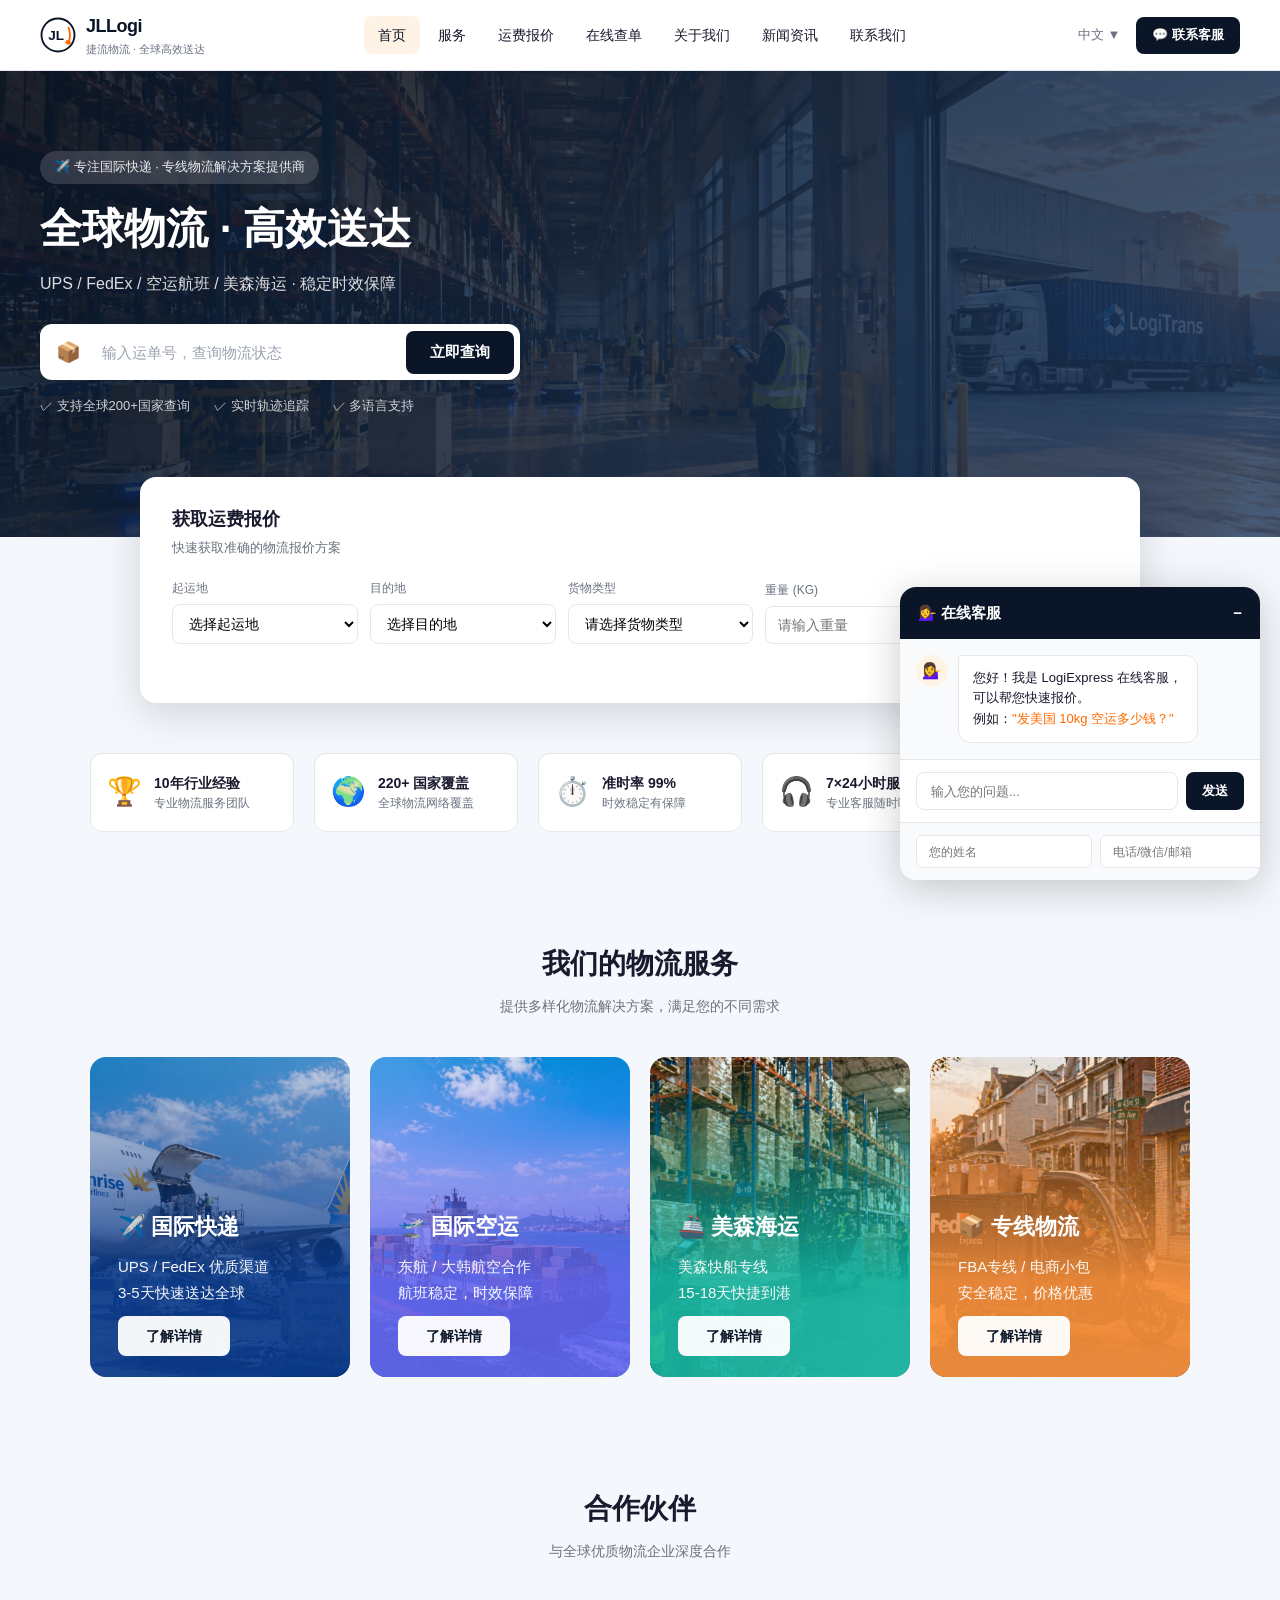
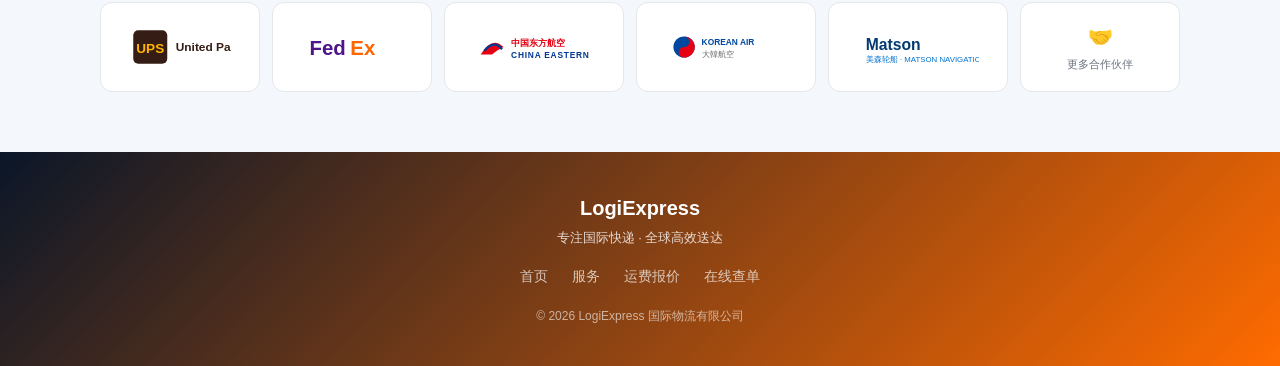
==== commit f0424094: "✨ 品牌升级：LogiExpress → JLLogi 捷流物流 - Logo更新：圆形+JL文字+橙色弧线箭头 - 配色更新：藏青色#0A1628 + 活力橙#FF6B00 - 品牌名、标题、met" ====
--- a/index.html
+++ b/index.html
@@ -3,20 +3,20 @@
 <head>
 <meta charset="UTF-8">
 <meta name="viewport" content="width=device-width, initial-scale=1.0">
-<title>LogiExpress | 国际快递·空运·海运专线物流 | 全球高效送达</title>
-<meta name="description" content="LogiExpress专注国际快递18年，UPS/FedEx/东航/大韩/美森官方合作，提供国际快递、空运、海运专线物流服务，覆盖220+国家，安全快捷。" />
-<meta name="keywords" content="国际快递,国际物流,空运,海运,快递报价,UPS,FedEx,东航,大韩航空,美森轮船,物流专线,货运代理,深圳国际快递" />
-<meta name="author" content="LogiExpress" />
+<title>JLLogi 捷流物流 | 国际快递·空运·海运专线 | 全球高效送达</title>
+<meta name="description" content="JLLogi捷流物流专注国际快递18年，UPS/FedEx/东航/大韩/美森官方合作，提供国际快递、空运、海运专线物流服务，覆盖220+国家，安全快捷。" />
+<meta name="keywords" content="国际快递,国际物流,空运,海运,快递报价,UPS,FedEx,东航,大韩航空,美森轮船,物流专线,货运代理,深圳国际快递,JLLogi" />
+<meta name="author" content="JLLogi 捷流物流" />
 <meta name="robots" content="index, follow" />
 <meta name="applicable-device" content="pc,mobile" />
 <meta http-equiv="Cache-Control" content="no-transform" />
 <meta http-equiv="X-UA-Compatible" content="IE=edge,chrome=1" />
 <link rel="canonical" href="https://shenyuefeng008-cmd.github.io/logistics.github.io/" />
-<meta property="og:title" content="LogiExpress | 国际快递·空运·海运专线物流 | 全球高效送达" />
-<meta property="og:description" content="LogiExpress专注国际快递18年，UPS/FedEx/东航/大韩/美森官方合作，覆盖220+国家。" />
+<meta property="og:title" content="JLLogi 捷流物流 | 国际快递·空运·海运专线 | 全球高效送达" />
+<meta property="og:description" content="JLLogi捷流物流专注国际快递18年，UPS/FedEx/东航/大韩/美森官方合作，覆盖220+国家。" />
 <meta property="og:url" content="https://shenyuefeng008-cmd.github.io/logistics.github.io/" />
 <meta property="og:type" content="website" />
-<meta property="og:site_name" content="LogiExpress" />
+<meta property="og:site_name" content="JLLogi 捷流物流" />
 <link rel="stylesheet" href="style.css" />
 <script type="application/ld+json">
 {
@@ -36,10 +36,17 @@
 <nav class="nav">
   <div class="nav-brand">
     <div class="logo">
-      <svg viewBox="0 0 40 40" class="logo-icon"><rect width="40" height="40" rx="8" fill="#0b3d91"/><path d="M10 20h20M20 10v20" stroke="white" stroke-width="3" stroke-linecap="round"/></svg>
+      <!-- JLLogi 品牌 Logo SVG -->
+      <svg viewBox="0 0 48 48" class="logo-icon">
+        <circle cx="24" cy="24" r="22" fill="none" stroke="#0A1628" stroke-width="2.5"/>
+        <text x="11" y="30" font-family="'Source Han Sans SC', 'Noto Sans SC', sans-serif" font-size="18" font-weight="900" fill="#0A1628">JL</text>
+        <path d="M38 14 Q42 24 38 34" stroke="#FF6B00" stroke-width="2.5" fill="none" stroke-linecap="round"/>
+        <circle cx="38" cy="34" r="3" fill="#FF6B00"/>
+        <path d="M36 30 L39 35 L33 35 Z" fill="#FF6B00"/>
+      </svg>
       <div class="logo-text">
-        <strong>LogiExpress</strong>
-        <span>专注国际快递 · 全球高效送达</span>
+        <strong>JLLogi</strong>
+        <span>捷流物流 · 全球高效送达</span>
       </div>
     </div>
   </div>
--- a/style.css
+++ b/style.css
@@ -1,14 +1,17 @@
 :root{
-  --primary:#0b3d91;
-  --primary-light:#1e5eff;
-  --primary-soft:#e8f0fe;
+  /* JLLogi 品牌色 */
+  --primary:#0A1628;        /* 藏青色 - 主色 */
+  --primary-light:#FF6B00; /* 活力橙 - 强调色 */
+  --primary-soft:#FFF3E6;   /* 橙色浅底 */
+  --blue-accent:#1E3A5F;    /* 深蓝 - 次级色 */
+  --blue-soft:#E8EEF4;      /* 蓝灰底 */
   --bg:#f4f7fb;
   --white:#fff;
   --text:#1a1a2e;
   --muted:#6b7280;
   --border:#e5e7eb;
-  --shadow:0 4px 20px rgba(11,61,145,.08);
-  --shadow-lg:0 10px 40px rgba(11,61,145,.15);
+  --shadow:0 4px 20px rgba(10,22,40,.08);
+  --shadow-lg:0 10px 40px rgba(10,22,40,.15);
   --radius:12px;
   --radius-lg:16px;
 }
@@ -56,7 +59,7 @@
   padding:80px 40px 120px;overflow:hidden;min-height:400px;
 }
 .hero-overlay{
-  position:absolute;inset:0;background:linear-gradient(135deg,rgba(11,61,145,0.85) 0%,rgba(30,94,255,0.75) 100%);
+  position:absolute;inset:0;background:linear-gradient(135deg,rgba(10,22,40,0.88) 0%,rgba(30,58,95,0.82) 100%);
 }
 .hero-bg{display:none}
 .hero-content{position:relative;z-index:1;max-width:600px}
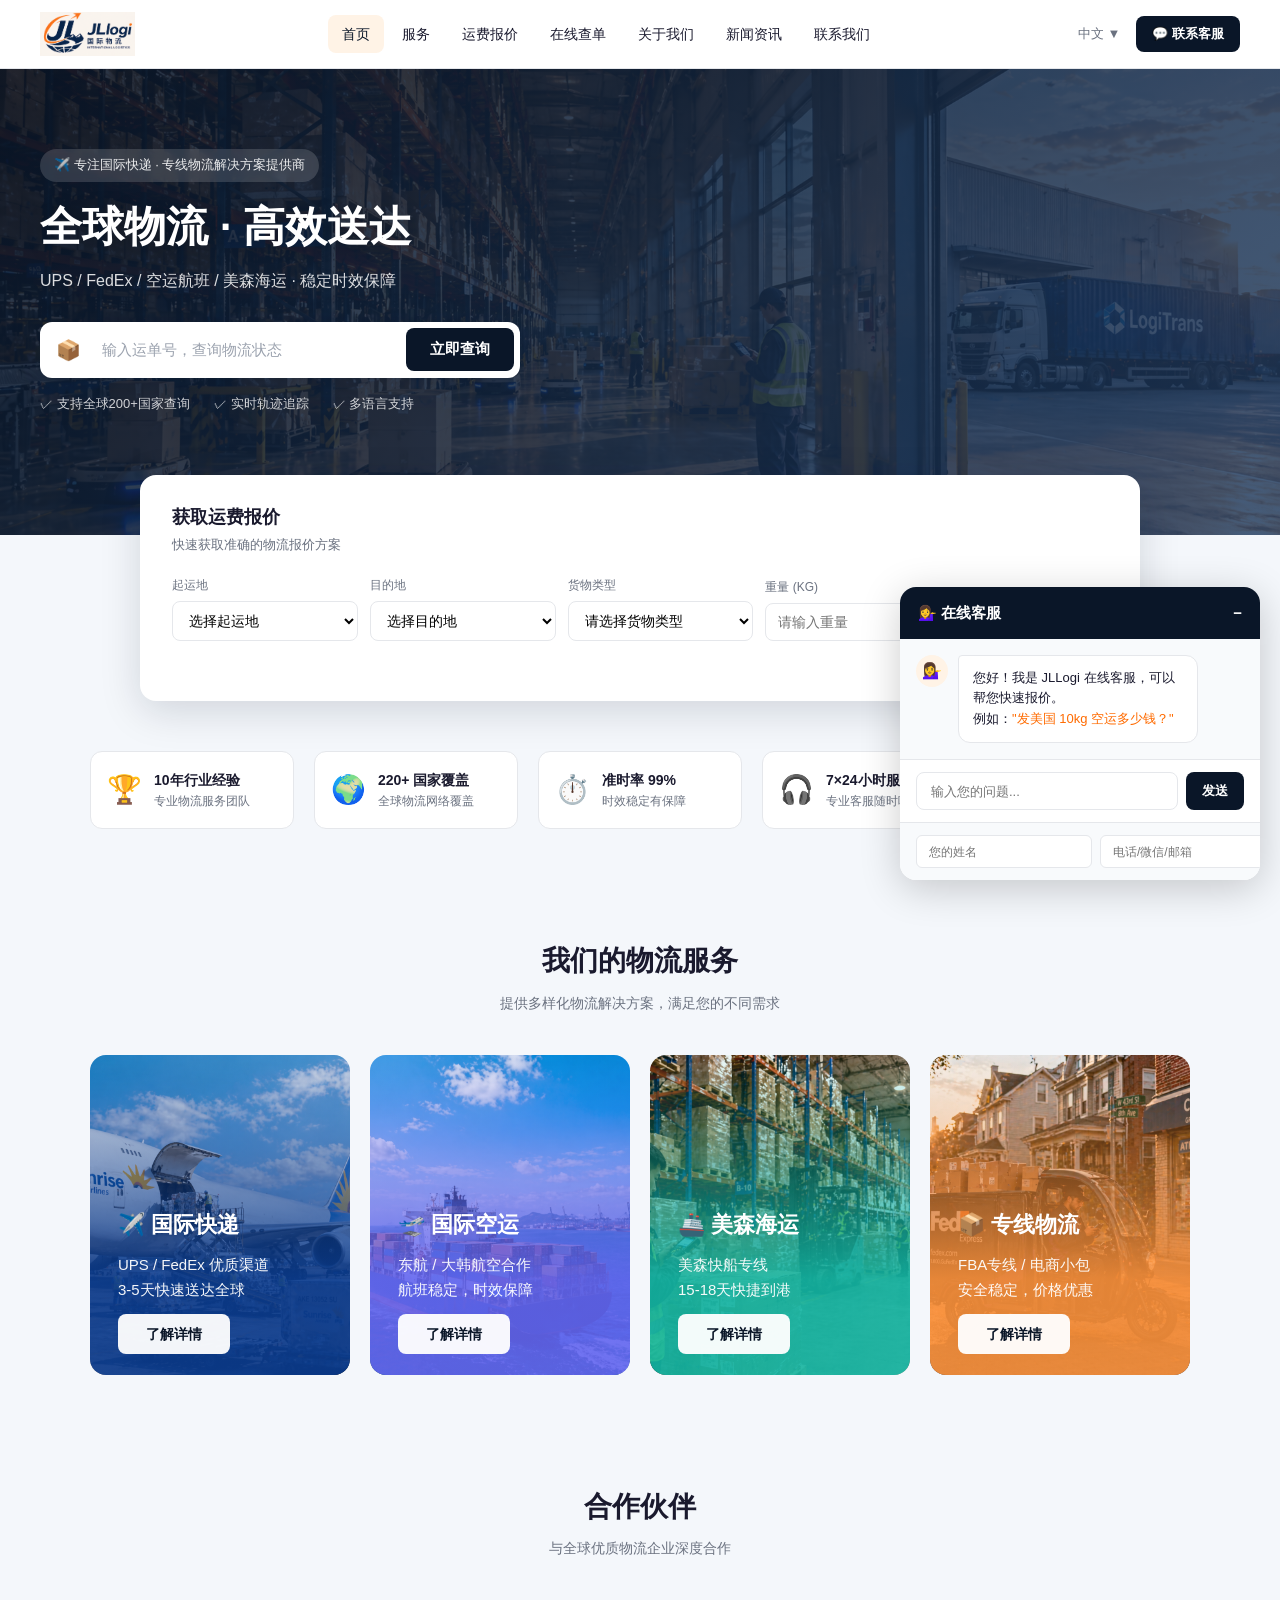
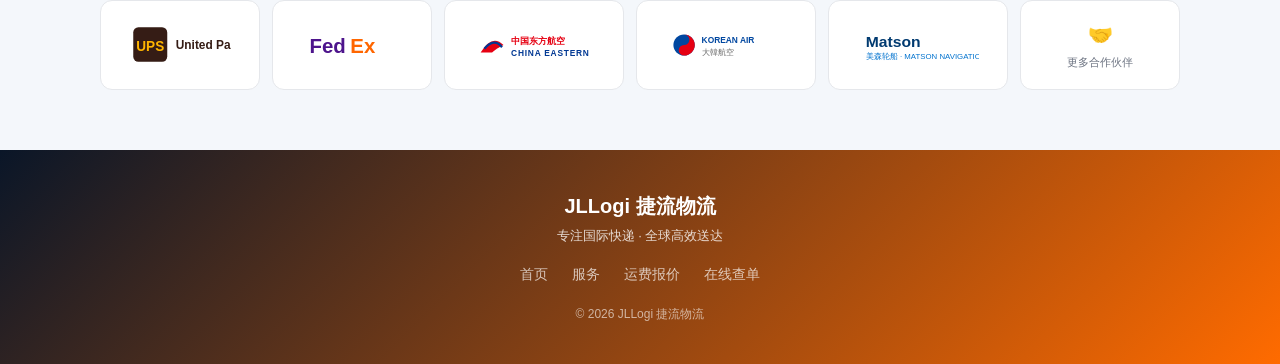
==== commit 88cf9731: "🎨 JLLogi品牌正式上线：真实Logo图片+全站品牌名统一 - 导航Logo替换为logo-full.png（完整版：JL+弧线箭头+山峰地球） - 新增logo-icon.png（图标版）、lo" ====
--- a/index.html
+++ b/index.html
@@ -22,7 +22,7 @@
 {
   "@context":"https://schema.org",
   "@type":"Organization",
-  "name":"LogiExpress",
+  "name":"JLLogi 捷流物流",
   "url":"https://shenyuefeng008-cmd.github.io/logistics.github.io/",
   "description":"专注国际快递18年，UPS/FedEx/东航/大韩/美森官方合作，覆盖220+国家",
   "contactPoint":{"@type":"ContactPoint","contactType":"customer service","availableLanguage":["Chinese","English"]},
@@ -36,18 +36,7 @@
 <nav class="nav">
   <div class="nav-brand">
     <div class="logo">
-      <!-- JLLogi 品牌 Logo SVG -->
-      <svg viewBox="0 0 48 48" class="logo-icon">
-        <circle cx="24" cy="24" r="22" fill="none" stroke="#0A1628" stroke-width="2.5"/>
-        <text x="11" y="30" font-family="'Source Han Sans SC', 'Noto Sans SC', sans-serif" font-size="18" font-weight="900" fill="#0A1628">JL</text>
-        <path d="M38 14 Q42 24 38 34" stroke="#FF6B00" stroke-width="2.5" fill="none" stroke-linecap="round"/>
-        <circle cx="38" cy="34" r="3" fill="#FF6B00"/>
-        <path d="M36 30 L39 35 L33 35 Z" fill="#FF6B00"/>
-      </svg>
-      <div class="logo-text">
-        <strong>JLLogi</strong>
-        <span>捷流物流 · 全球高效送达</span>
-      </div>
+      <img src="images/logo-full.png" alt="JLLogi 捷流物流" class="logo-img" />
     </div>
   </div>
   <div class="nav-menu">
@@ -241,7 +230,7 @@
 <footer class="footer">
   <div class="footer-content">
     <div class="footer-brand">
-      <strong>LogiExpress</strong>
+      <strong>JLLogi 捷流物流</strong>
       <p>专注国际快递 · 全球高效送达</p>
     </div>
     <div class="footer-links">
@@ -250,7 +239,7 @@
       <a href="#quote">运费报价</a>
       <a href="tracking.html">在线查单</a>
     </div>
-    <p class="footer-copy">© 2026 LogiExpress 国际物流有限公司</p>
+    <p class="footer-copy">© 2026 JLLogi 捷流物流</p>
   </div>
 </footer>
 
@@ -265,7 +254,7 @@
       <div class="ai-msg bot">
         <div class="ai-avatar">💁‍♀️</div>
         <div class="ai-bubble">
-          您好！我是 LogiExpress 在线客服，可以帮您快速报价。<br>
+          您好！我是 JLLogi 在线客服，可以帮您快速报价。<br>
           例如：<em>"发美国 10kg 空运多少钱？"</em>
         </div>
       </div>
--- a/style.css
+++ b/style.css
@@ -34,6 +34,7 @@
 }
 .nav-brand{flex-shrink:0}
 .logo{display:flex;align-items:center;gap:10px}
+.logo-img{height:44px;width:auto;object-fit:contain}
 .logo-icon{width:36px;height:36px;flex-shrink:0}
 .logo-text{display:flex;flex-direction:column}
 .logo-text strong{font-size:18px;font-weight:800;color:var(--primary);letter-spacing:-.5px}
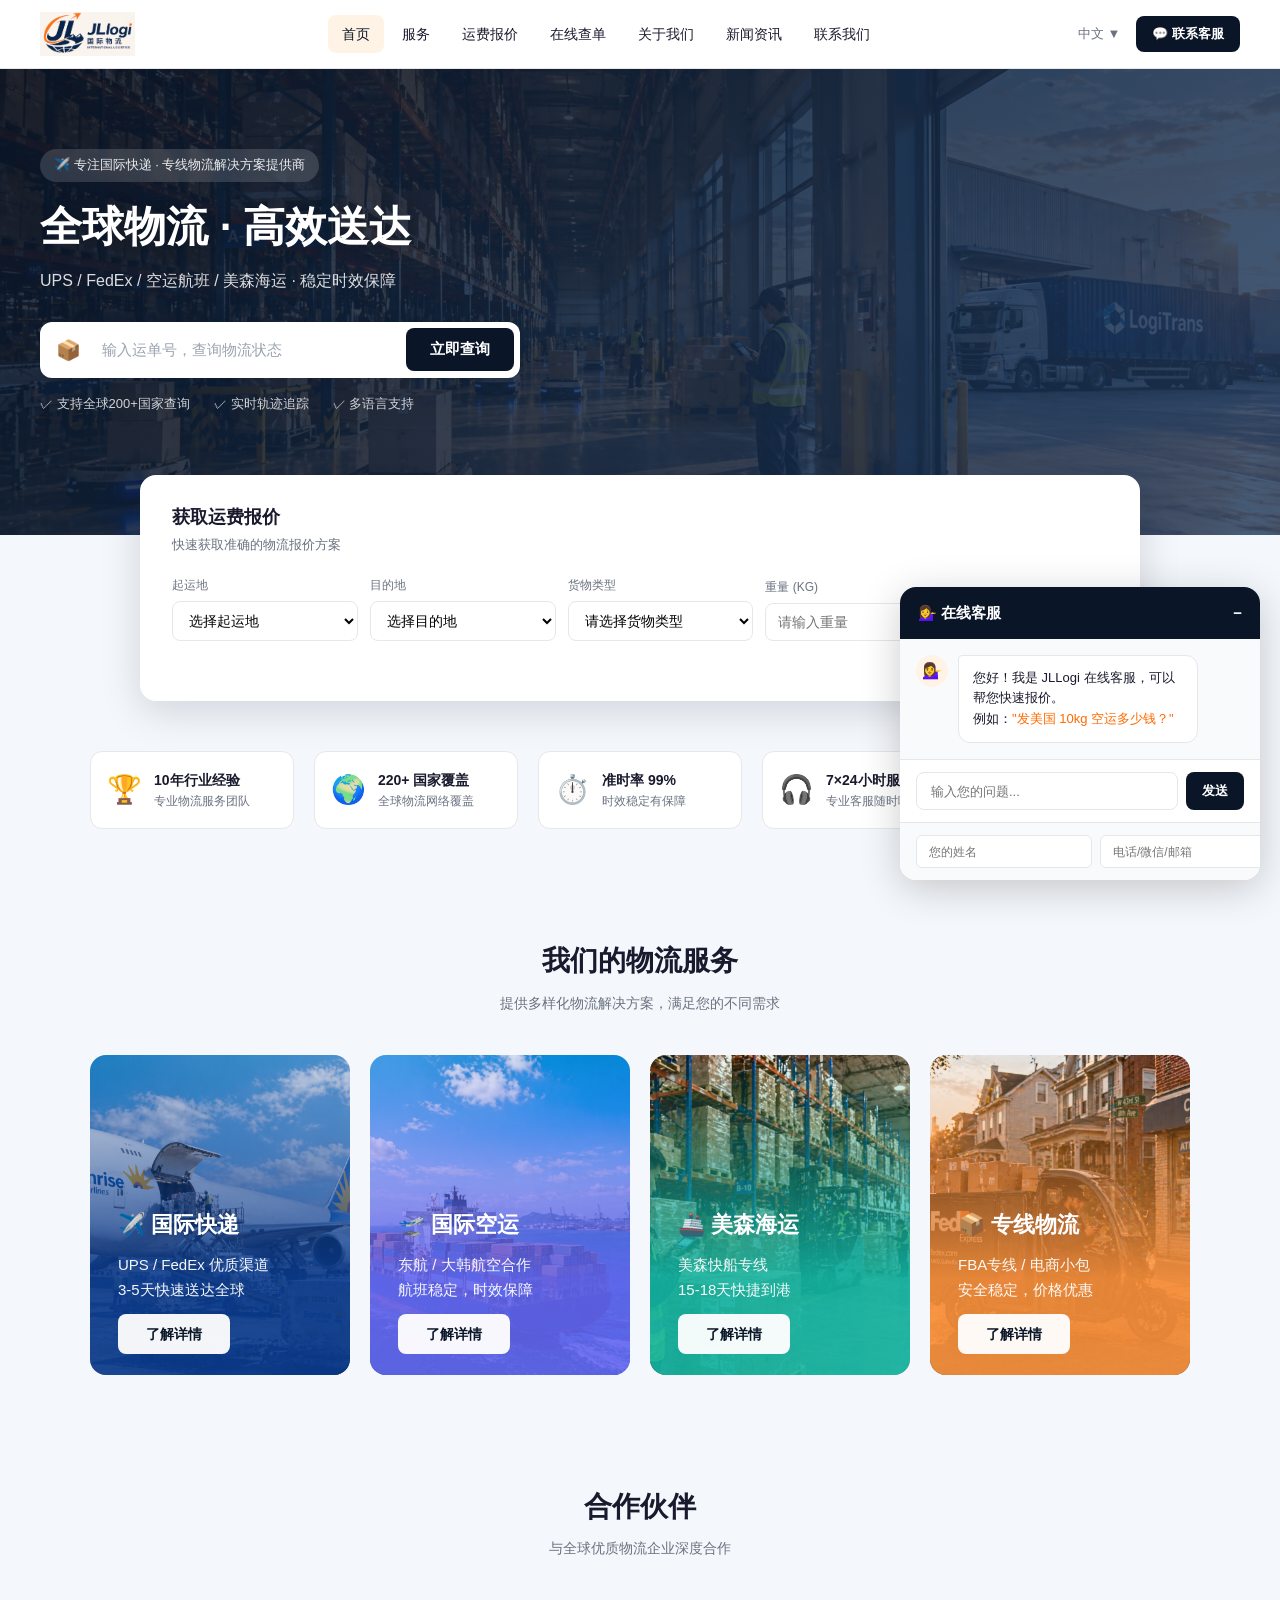
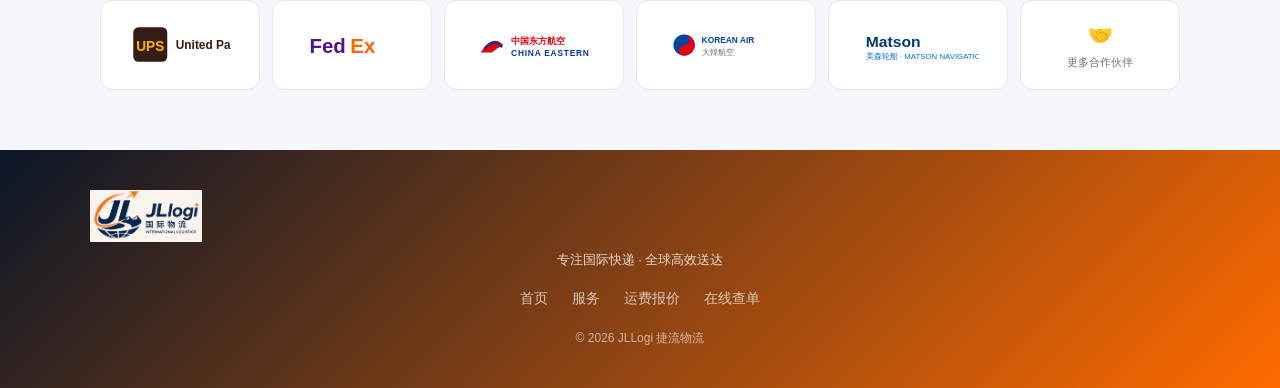
==== commit 2d58d19f: "⚡ 底部footer品牌Logo放大：文字→图片+52px高" ====
--- a/index.html
+++ b/index.html
@@ -230,7 +230,7 @@
 <footer class="footer">
   <div class="footer-content">
     <div class="footer-brand">
-      <strong>JLLogi 捷流物流</strong>
+      <img src="images/logo-full.png" alt="JLLogi" style="height:52px;margin-bottom:8px;">
       <p>专注国际快递 · 全球高效送达</p>
     </div>
     <div class="footer-links">
